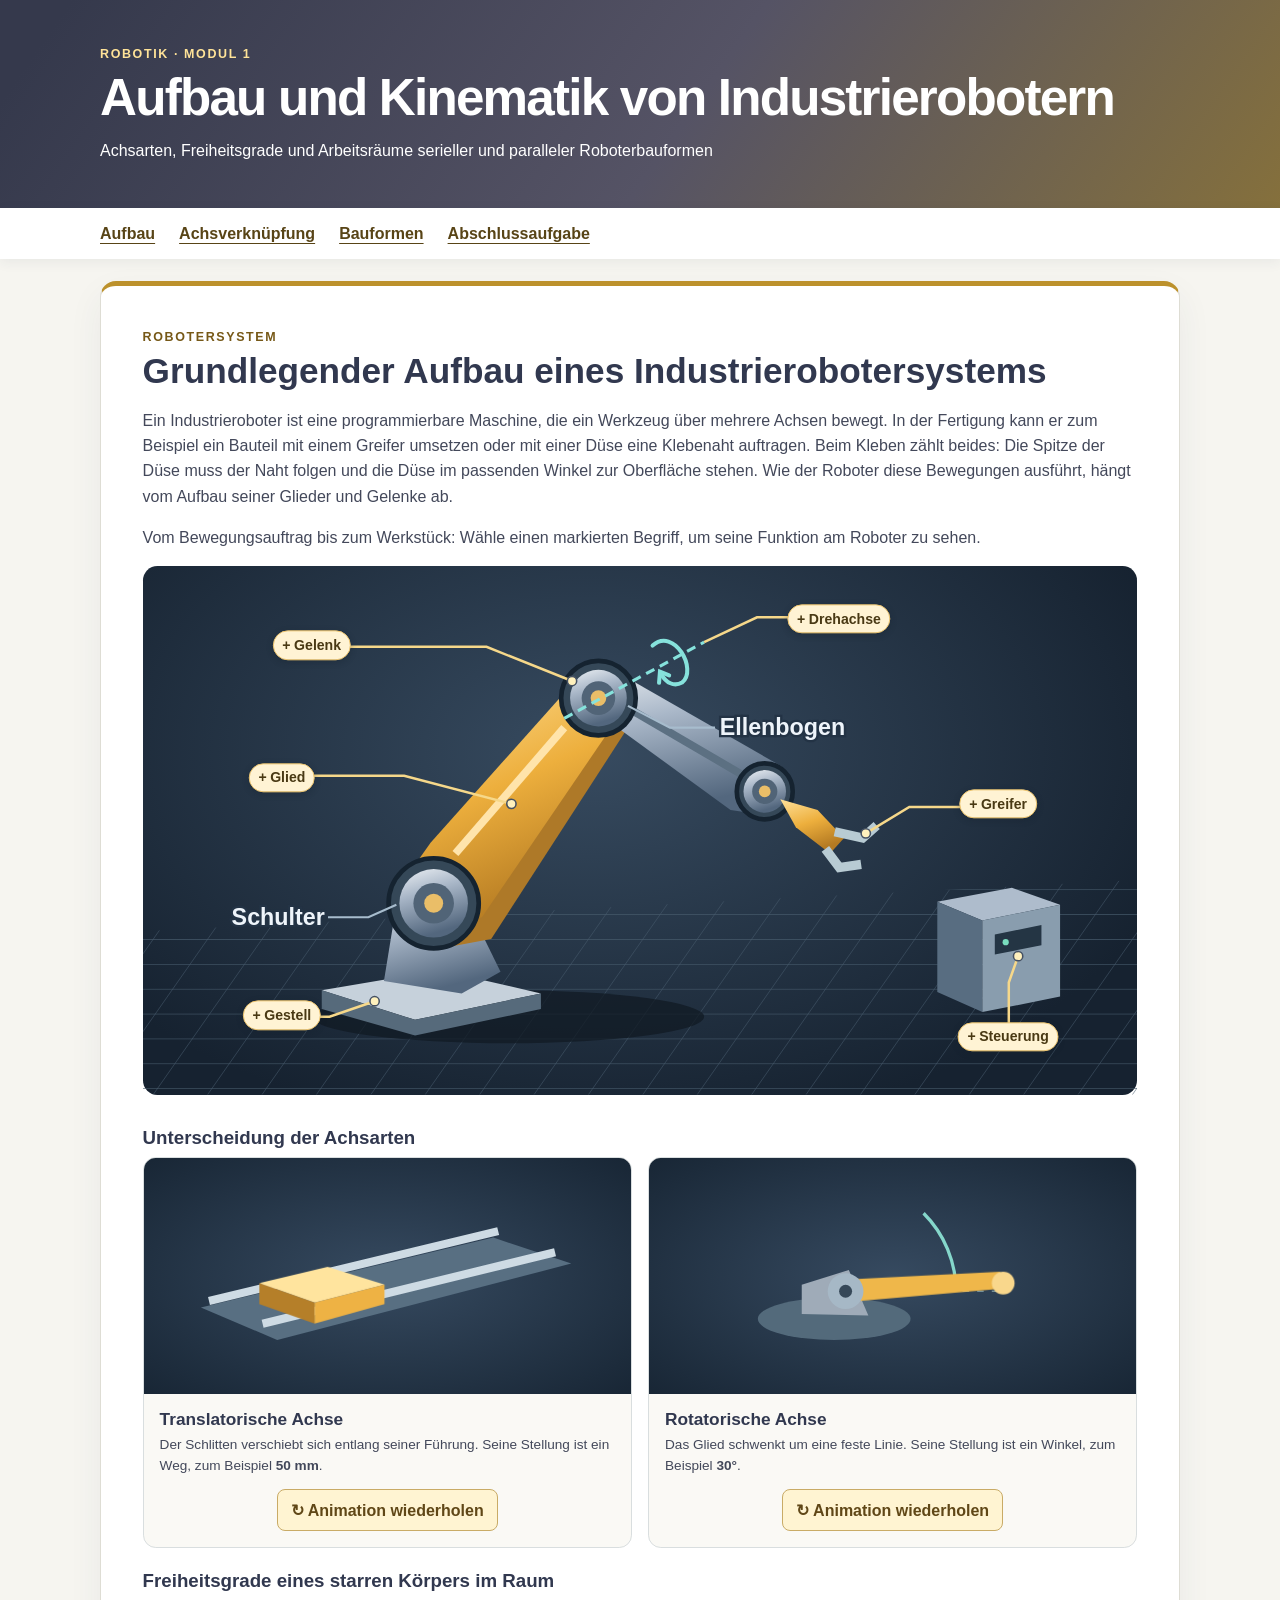
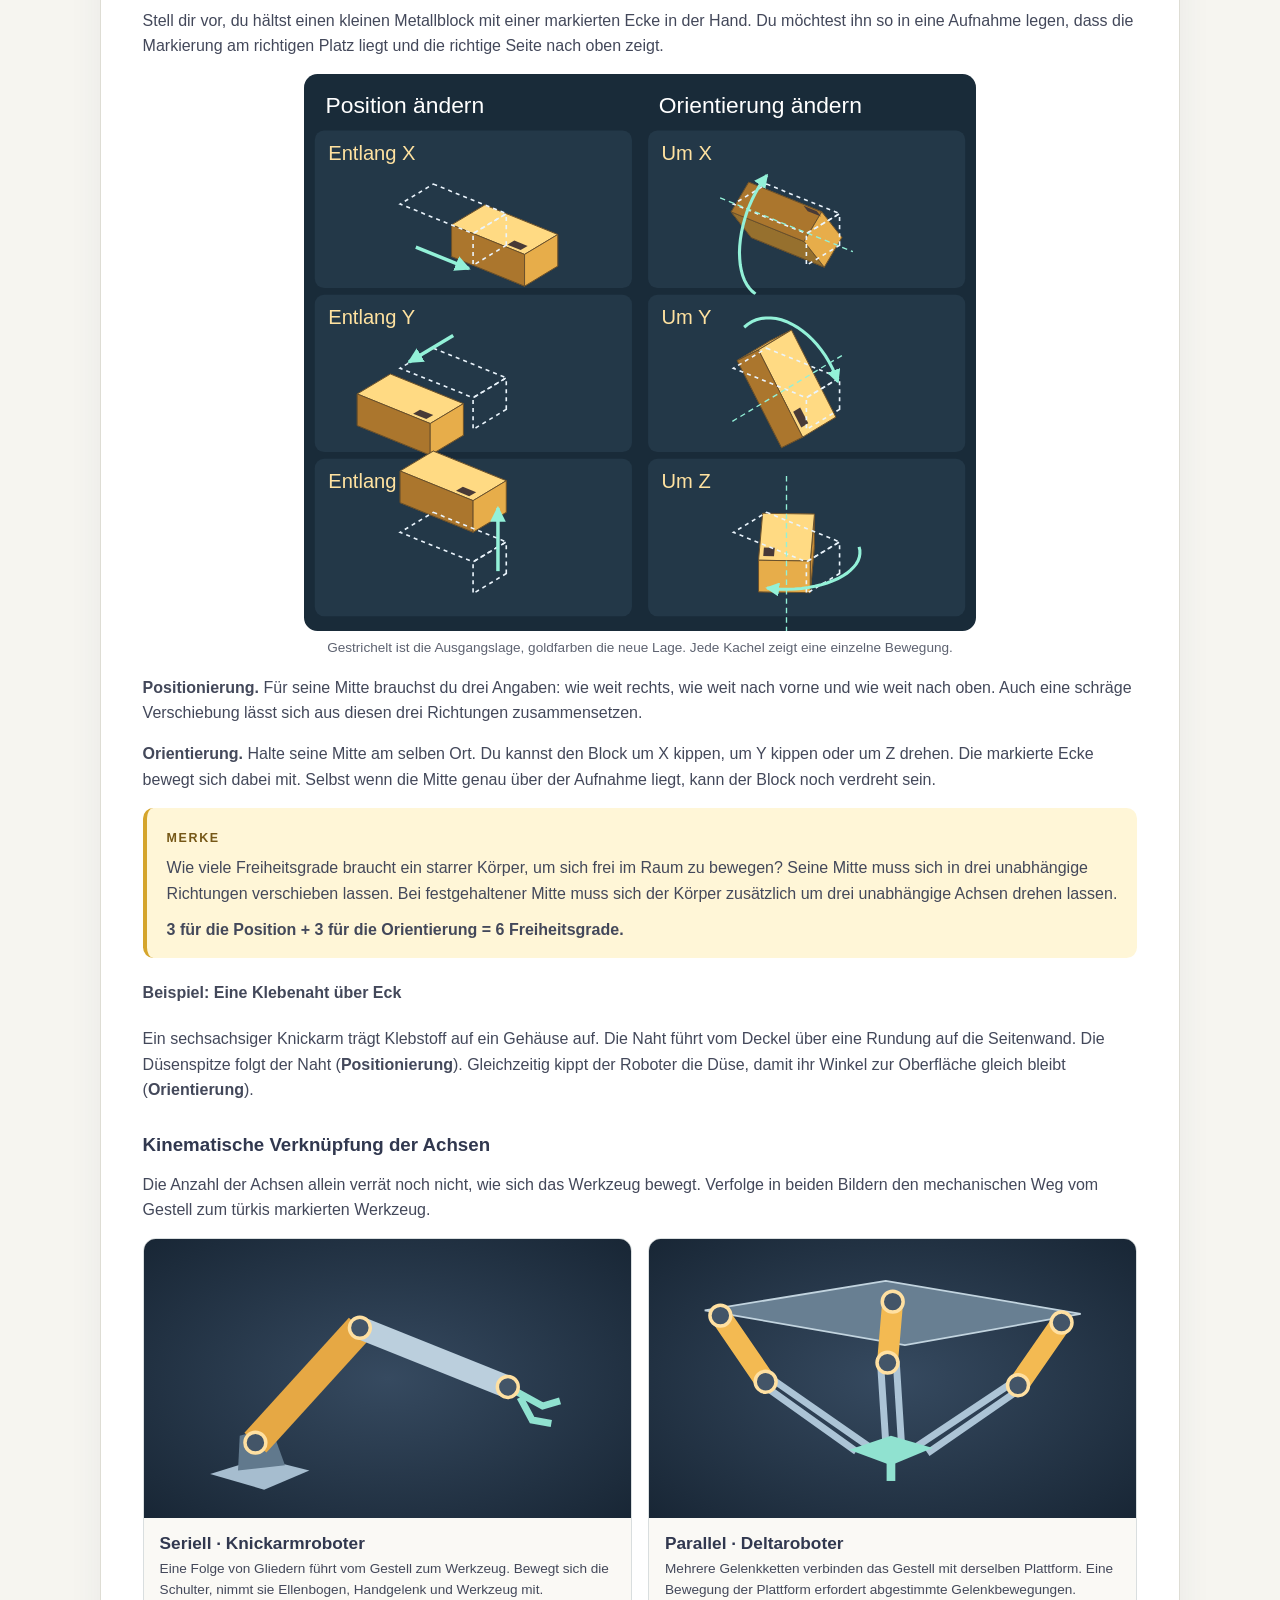
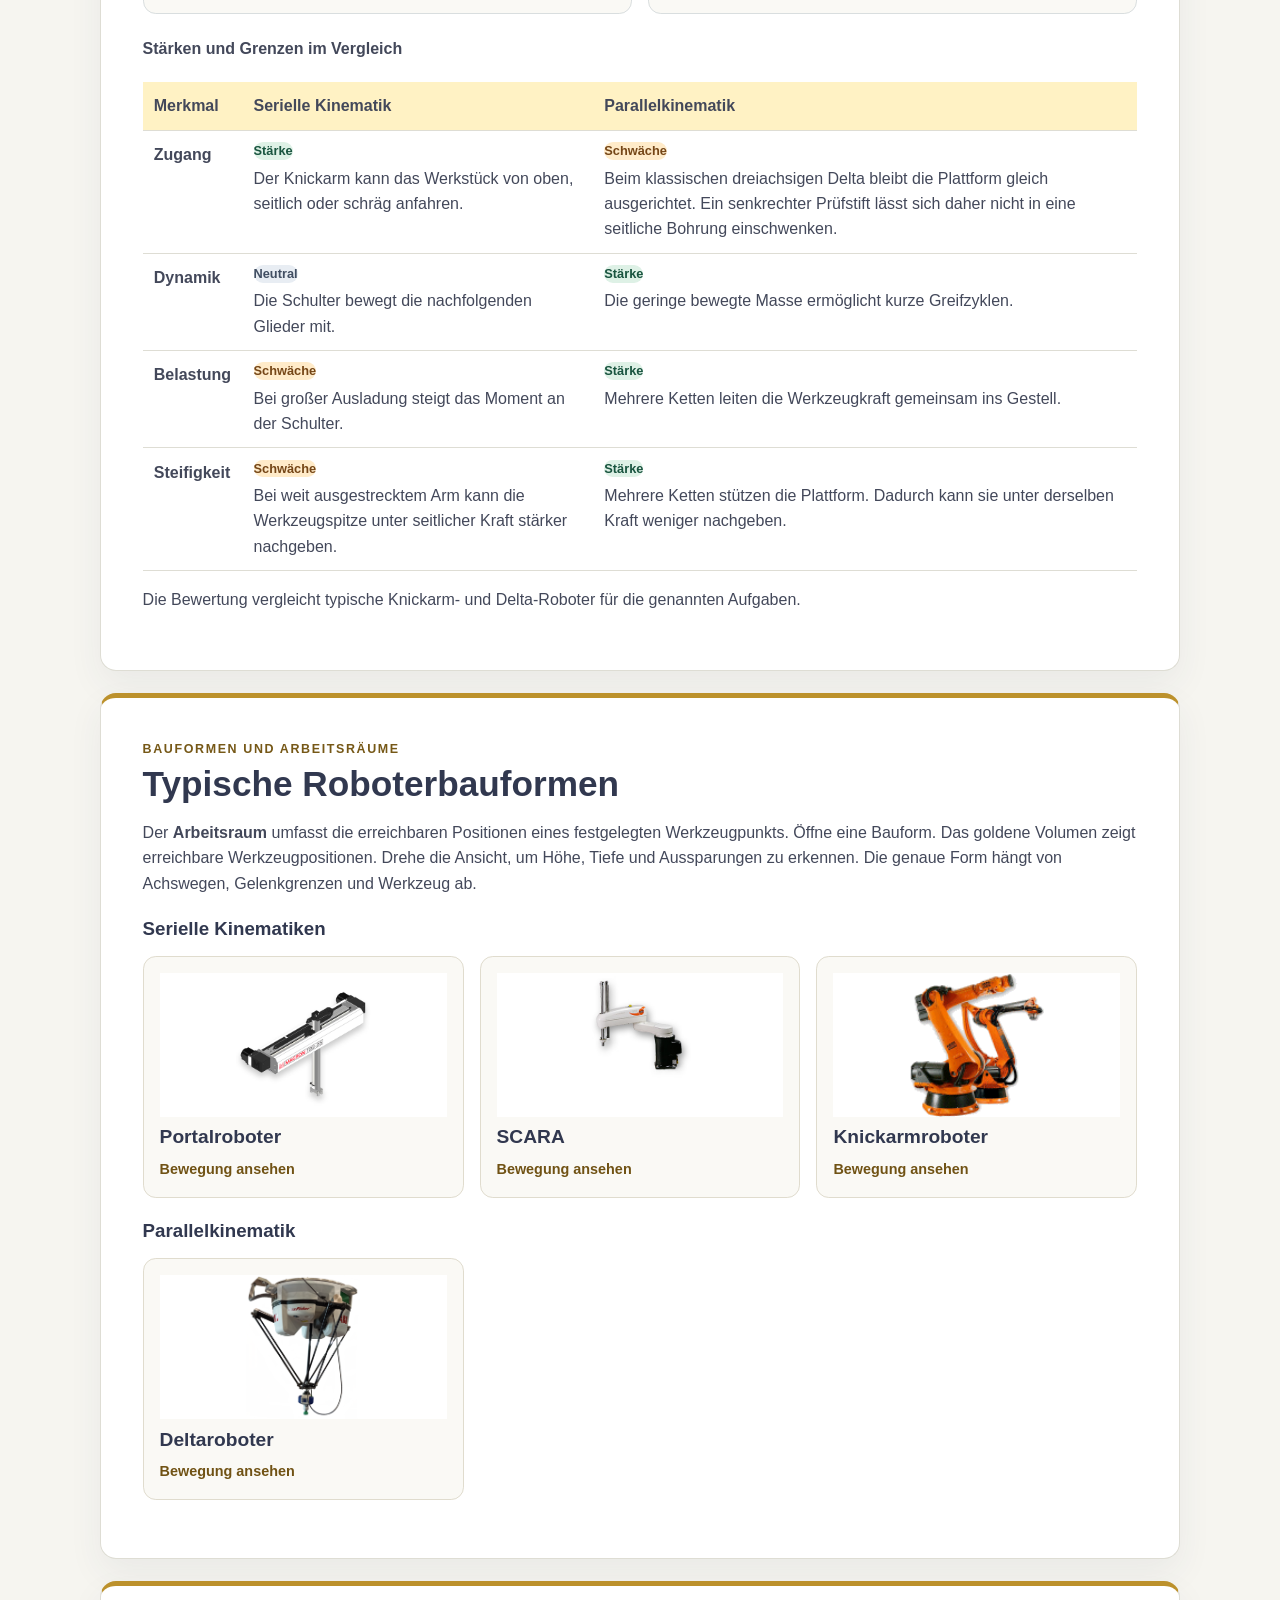
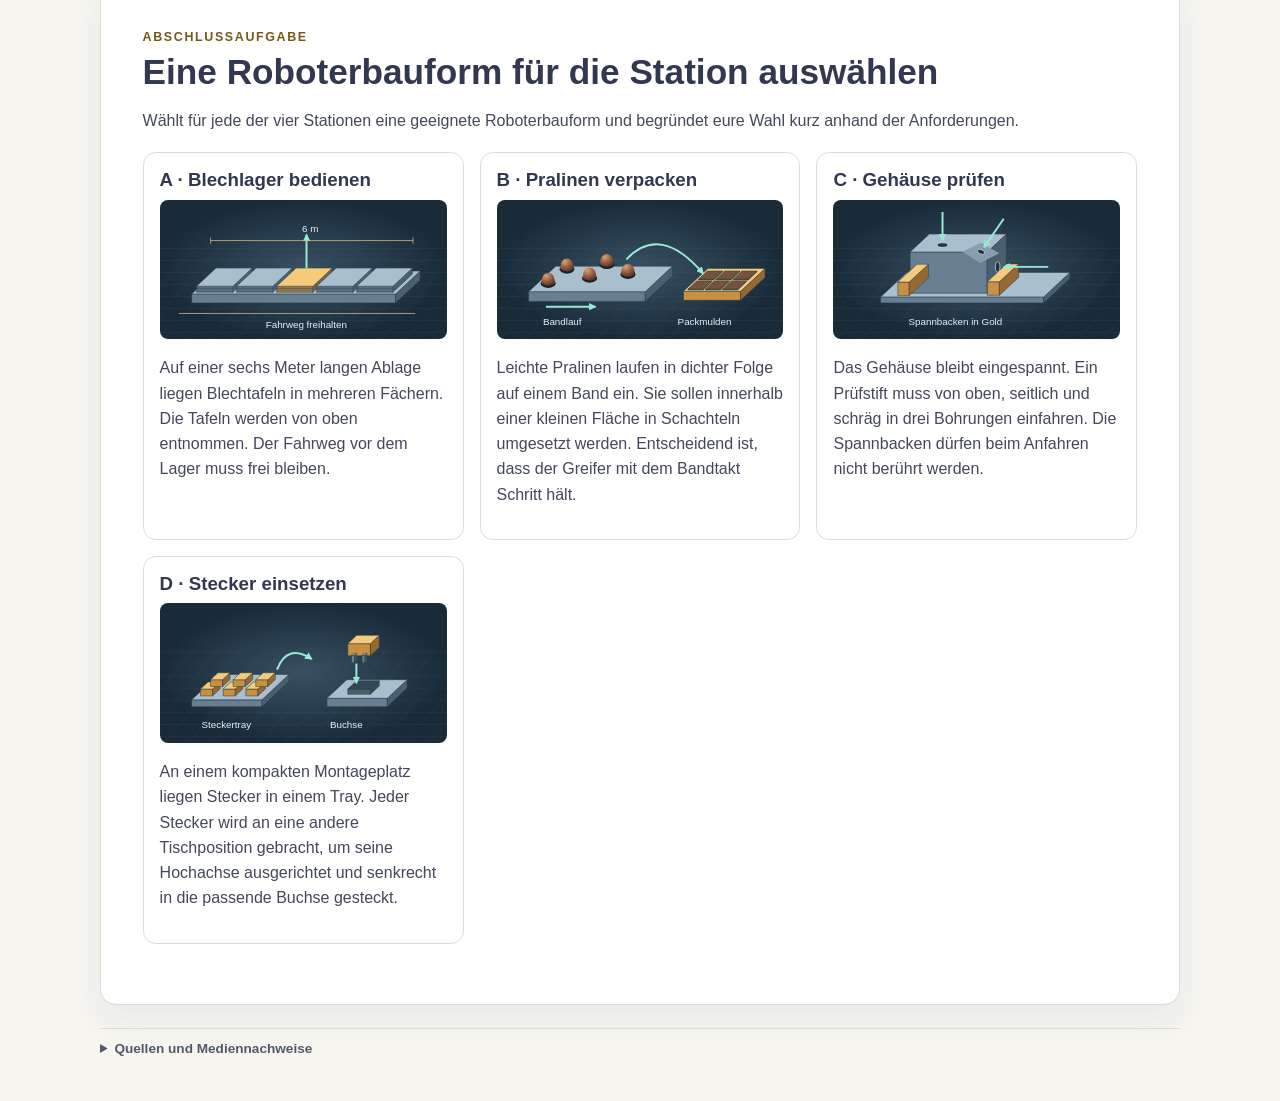
==== site/modul-1.html @ a0c20251 "Modul 1 zu Aufbau und Kinematik von Industrierobotern veröffentlichen" ====
<!doctype html>
<html lang="de"><head><meta charset="utf-8"><meta name="viewport" content="width=device-width, initial-scale=1">
<title>Roboterkinematiken · Modul 1</title><link rel="stylesheet" href="robotik.css"><link rel="stylesheet" href="kinematiken/modul.css"><script defer src="kinematiken/bewegung.js"></script><script defer src="kinematiken/arbeitsraum.js"></script><script defer src="kinematiken/achsen.js"></script></head><body>
<a class="skip" href="#grundlagen">Zum Inhalt</a>
<header><div class="wrap hero module-hero"><div><p class="label">Robotik · Modul 1</p><h1>Aufbau und Kinematik von Industrierobotern</h1><p>Achsarten, Freiheitsgrade und Arbeitsräume serieller und paralleler Roboterbauformen</p></div></div></header>
<nav aria-label="Abschnitte"><div class="wrap"><a href="#grundlagen">Aufbau</a><a href="#bauformen">Achsverknüpfung</a><a href="#arbeitsraum">Bauformen</a><a href="#auswahl">Abschlussaufgabe</a></div></nav>
<main class="wrap">
<section id="grundlagen"><p class="label">Robotersystem</p><h2>Grundlegender Aufbau eines Industrierobotersystems</h2><p>Ein Industrieroboter ist eine programmierbare Maschine, die ein Werkzeug über mehrere Achsen bewegt. In der Fertigung kann er zum Beispiel ein Bauteil mit einem Greifer umsetzen oder mit einer Düse eine Klebenaht auftragen. Beim Kleben zählt beides: Die Spitze der Düse muss der Naht folgen und die Düse im passenden Winkel zur Oberfläche stehen. Wie der Roboter diese Bewegungen ausführt, hängt vom Aufbau seiner Glieder und Gelenke ab.</p>
<p>Vom Bewegungsauftrag bis zum Werkstück: Wähle einen markierten Begriff, um seine Funktion am Roboter zu sehen.</p>
<div class="system-stage"><svg viewBox="0 0 640 340" role="img" aria-label="Räumliche Schnittansicht eines Knickarms mit Steuerungsschrank, Schulter, Ellenbogen, Handgelenk und Greifer"><defs><linearGradient id="alloy" x2=".3" y2="1" gradientUnits="objectBoundingBox"><stop stop-color="#ecf0f4"/><stop offset=".4" stop-color="#a9b7c8"/><stop offset="1" stop-color="#53677e"/></linearGradient><linearGradient id="enamel" x2=".4" y2="1"><stop stop-color="#ffe19a"/><stop offset=".52" stop-color="#edaf3d"/><stop offset="1" stop-color="#b47a22"/></linearGradient><pattern id="floorgrid" width="35" height="16" patternUnits="userSpaceOnUse" patternTransform="skewX(-35)"><path d="M0 0H35V16" fill="none" stroke="#465a6c" stroke-width=".7"/></pattern></defs>
<path d="M0 235L640 202V340H0Z" fill="url(#floorgrid)"/><ellipse cx="235" cy="290" rx="126" ry="17" fill="#101a23" opacity=".75"/>
<path d="M115 273l76 -13 65 15 -81 17z" fill="#c6d1db"/><path d="M115 273v12l60 17 81 -17v-10l-81 17z" fill="#566a7b"/>
<path d="M155 267l8 -49 42 -8 25 51 -25 14z" fill="url(#alloy)"/>
<path d="M164 221l25 -35 93 -99 28 20 -86 133 -32 6z" fill="#ae7928"/>
<path d="M161 212l24 -34 91 -102 30 21 -88 129 -30 7z" fill="url(#enamel)"/>
<path d="M201 185l70 -81" fill="none" stroke="#ffe4ab" stroke-width="5"/>
<path d="M282 87l19 -21 110 63 -12 31 -21 -3z" fill="url(#alloy)"/>
<path d="M308 89l77 45" stroke="#5c7082" stroke-width="5"/>
<g transform="translate(187 217)"><circle r="29" fill="#354858" stroke="#152330" stroke-width="3"/><circle r="22.04" fill="url(#alloy)"/><circle r="13.05" fill="#516477"/><circle r="6.09" fill="#eabe68"/></g><g transform="translate(293 85)"><circle r="24" fill="#354858" stroke="#152330" stroke-width="3"/><circle r="18.240000000000002" fill="url(#alloy)"/><circle r="10.8" fill="#516477"/><circle r="5.04" fill="#eabe68"/></g><g transform="translate(400 145)"><circle r="18" fill="#354858" stroke="#152330" stroke-width="3"/><circle r="13.68" fill="url(#alloy)"/><circle r="8.1" fill="#516477"/><circle r="3.78" fill="#eabe68"/></g>
<path d="M410 150l24 7 17 18 -9 10 -22 -17z" fill="url(#enamel)"/><path d="M445 171l18 4 9 -8m-33 15 9 12 14 -2" fill="none" stroke="#b8cbd3" stroke-width="6"/>
<path d="M271 98l90 -49" stroke="#86e2dc" stroke-width="2" stroke-dasharray="6 4"/>
<path d="M511 216l48 -9 31 11 -50 10z" fill="#aebccc"/><path d="M511 216l29 12v59l-29 -13z" fill="#586d81"/><path d="M540 228l50 -10v59l-50 10z" fill="#899dae"/><path d="M548 237l30 -6v13l-30 6z" fill="#243544"/><circle cx="555" cy="242" r="2" fill="#79ddbe"/>
<g fill="none" stroke="#f6d88a" stroke-width="1.6"><path d="M90 290H120L149 280 M90 135H168L237 153 M112 52H221L276 74 M445 33H395L361 49 M550 155H493L465 172 M557 304V268L563 251"/></g>
<g fill="#fff1bd" stroke="#455163"><circle cx="149" cy="280" r="3"/><circle cx="237" cy="153" r="3"/><circle cx="276" cy="74" r="3"/><circle cx="465" cy="172" r="3"/><circle cx="563" cy="251" r="3"/></g>
<g fill="none" stroke="#a7bccd" stroke-width="1.4"><path d="M119 226h26l18 -8 M368 104h-29l-27 -14"/></g>
<g fill="#eef4fa" font-size="15" font-weight="600" paint-order="stroke" stroke="#233345" stroke-width="3"><text x="57" y="231">Schulter</text><text x="371" y="109">Ellenbogen</text></g>
<g transform="translate(339 61) rotate(-29)" fill="none" stroke="#86e2dc" stroke-linecap="round"><path d="M-5 -14 C13 -18 13 14 0 16 C-6 16 -9 11 -9 5" stroke-width="2.6"/><path d="M-13 9l4 -6 4 5" stroke-width="2.6"/></g></svg><details name="robot-system" class="part  above" style="--x:14%;--y:85%"><summary>Gestell</summary><p>Das Gestell verbindet den Roboter mit dem Boden und nimmt die Kräfte des Arms auf.</p></details><details name="robot-system" class="part  " style="--x:14%;--y:40%"><summary>Glied</summary><p>Dieses starre Armstück verbindet Schulter und Ellenbogen. Dreht sich die Schulter, bewegt sich das Glied mit.</p></details><details name="robot-system" class="part  " style="--x:17%;--y:15%"><summary>Gelenk</summary><p>Am Ellenbogen treffen zwei Glieder aufeinander. Das Drehgelenk lässt genau eine Relativbewegung zu: eine Drehung um seine Achse.</p></details><details name="robot-system" class="part left " style="--x:70%;--y:10%"><summary>Drehachse</summary><p>Die gestrichelte Linie ist die gedachte Drehachse des Ellenbogens. Der Antrieb verändert den Gelenkwinkel um diese Linie. Der gebogene Pfeil zeigt die Drehrichtung.</p></details><details name="robot-system" class="part left " style="--x:86%;--y:45%"><summary>Greifer</summary><p>Der Greifer ist das Werkzeug am Ende des Arms. Seine Finger nehmen das Werkstück auf.</p></details><details name="robot-system" class="part left above" style="--x:87%;--y:89%"><summary>Steuerung</summary><p>Die Steuerung gibt die Sollbewegung vor. Der Antrieb bewegt das Gelenk. Ein Geber meldet die gemessene Stellung zurück.</p></details></div>
<h3>Unterscheidung der Achsarten</h3><div class="axis-gallery">
<figure><svg viewBox="0 0 300 145" role="img" aria-label="Ein goldener Schlitten verschiebt sich entlang zweier paralleler Führungsschienen"><path d="M35 92l180 -43 48 16 -181 47z" fill="#586f82"/><path d="M40 88l178 -43m-145 57 180 -44" stroke="#cedbe4" stroke-width="5"/><g class="slide-axis"><path d="M71 77l42 -10 35 11 -43 11z" fill="#ffe49e"/><path d="M71 77v13l34 12V89z" fill="#b57f29"/><path d="M105 89l43 -11v12l-43 12z" fill="#eeb244"/></g></svg><figcaption><strong>Translatorische Achse</strong>Der Schlitten verschiebt sich entlang seiner Führung. Seine Stellung ist ein Weg, zum Beispiel <b>50 mm</b>.</figcaption><button class="axis-replay" type="button">↻ Animation wiederholen</button></figure>
<figure><svg viewBox="0 0 300 145" role="img" aria-label="Ein Armglied schwenkt um einen festen Drehpunkt"><ellipse cx="114" cy="99" rx="47" ry="13" fill="#536a7b"/><path d="M94 96V78l29 -9 12 28z" fill="#9fabb8"/><path d="M121 82h100" stroke="#759098" stroke-dasharray="4 5"/><path d="M189 82a68 68 0 0 0 -20 -48" fill="none" stroke="#85d7cb" stroke-width="2"/><g class="rotate-axis"><path d="M119 75l97 -5 6 10 -103 9z" fill="#efb74a"/><circle cx="218" cy="77" r="7" fill="#f9d78c"/></g><circle cx="121" cy="82" r="11" fill="#a6b8c6"/><circle cx="121" cy="82" r="4" fill="#364858"/></svg><figcaption><strong>Rotatorische Achse</strong>Das Glied schwenkt um eine feste Linie. Seine Stellung ist ein Winkel, zum Beispiel <b>30°</b>.</figcaption><button class="axis-replay" type="button">↻ Animation wiederholen</button></figure></div>
<h3>Freiheitsgrade eines starren Körpers im Raum</h3><p>Stell dir vor, du hältst einen kleinen Metallblock mit einer markierten Ecke in der Hand. Du möchtest ihn so in eine Aufnahme legen, dass die Markierung am richtigen Platz liegt und die richtige Seite nach oben zeigt.</p>
<figure class="degrees"><img src="kinematiken/freiheitsgrade.svg" width="500" height="414" alt="Sechs Bewegungen desselben Quaders. Links verschiebt er sich entlang X, Y und Z. Rechts dreht er sich um X, Y und Z durch seine Mitte."><figcaption>Gestrichelt ist die Ausgangslage, goldfarben die neue Lage. Jede Kachel zeigt eine einzelne Bewegung.</figcaption></figure>
<p><strong>Positionierung.</strong> Für seine Mitte brauchst du drei Angaben: wie weit rechts, wie weit nach vorne und wie weit nach oben. Auch eine schräge Verschiebung lässt sich aus diesen drei Richtungen zusammensetzen.</p>
<p><strong>Orientierung.</strong> Halte seine Mitte am selben Ort. Du kannst den Block um X kippen, um Y kippen oder um Z drehen. Die markierte Ecke bewegt sich dabei mit. Selbst wenn die Mitte genau über der Aufnahme liegt, kann der Block noch verdreht sein.</p>
<aside class="degree-note"><span class="label">Merke</span><p>Wie viele Freiheitsgrade braucht ein starrer Körper, um sich frei im Raum zu bewegen? Seine Mitte muss sich in drei unabhängige Richtungen verschieben lassen. Bei festgehaltener Mitte muss sich der Körper zusätzlich um drei unabhängige Achsen drehen lassen.</p><strong>3 für die Position + 3 für die Orientierung = 6 Freiheitsgrade.</strong></aside>
<h4>Beispiel: Eine Klebenaht über Eck</h4><p>Ein sechsachsiger Knickarm trägt Klebstoff auf ein Gehäuse auf. Die Naht führt vom Deckel über eine Rundung auf die Seitenwand. Die Düsenspitze folgt der Naht (<strong>Positionierung</strong>). Gleichzeitig kippt der Roboter die Düse, damit ihr Winkel zur Oberfläche gleich bleibt (<strong>Orientierung</strong>).</p><h3 id="bauformen">Kinematische Verknüpfung der Achsen</h3><p>Die Anzahl der Achsen allein verrät noch nicht, wie sich das Werkzeug bewegt. Verfolge in beiden Bildern den mechanischen Weg vom Gestell zum türkis markierten Werkzeug.</p>
<div class="axis-gallery"><figure><svg viewBox="0 0 280 160" role="img" aria-label="Eine Gelenkkette vom Sockel bis zum Greifer"><path d="M38 135l29 -9 28 7 -26 11z" fill="#a6bdcf"/><path d="M54 133l1 -20 18 -5 8 22z" fill="#61798d"/><path d="M64 117l60 -66" stroke="#e6a844" stroke-width="17"/><path d="M124 51l85 34" stroke="#bbcfdd" stroke-width="13"/><path d="M211 86l18 10 10 -3m-23 -2 7 13 11 2" fill="none" stroke="#90e2d0" stroke-width="4"/><circle cx="64" cy="117" r="6" fill="#435568" stroke="#ffe0a1" stroke-width="2"/><circle cx="124" cy="51" r="6" fill="#435568" stroke="#ffe0a1" stroke-width="2"/><circle cx="209" cy="85" r="6" fill="#435568" stroke="#ffe0a1" stroke-width="2"/></svg><figcaption><strong>Seriell · Knickarmroboter</strong>Eine Folge von Gliedern führt vom Gestell zum Werkzeug. Bewegt sich die Schulter, nimmt sie Ellenbogen, Handgelenk und Werkzeug mit.</figcaption></figure><figure><svg viewBox="0 0 280 160" role="img" aria-label="Drei Gelenkketten vom oberen Gestell zur gemeinsamen Werkzeugplattform"><path d="M32 41l104 -17 112 19 -101 18z" fill="#687f92" stroke="#c2d4df"/><path d="M41 44l26 38m73 -46-3 35m100 -23-25 36" stroke="#f3ba52" stroke-width="12"/><path d="M63 82l56 40m-49 -42 56 39m7 -48 3 46m6 -47 3 47m63 -34-54 36m61 -34-55 38" stroke="#acc4d6" stroke-width="4"/><path d="M115 121l24 -8 24 7 -24 10z" fill="#90e2d0"/><path d="M139 128v11" stroke="#90e2d0" stroke-width="5"/><circle cx="41" cy="44" r="6" fill="#435568" stroke="#ffe0a1" stroke-width="2"/><circle cx="140" cy="36" r="6" fill="#435568" stroke="#ffe0a1" stroke-width="2"/><circle cx="237" cy="48" r="6" fill="#435568" stroke="#ffe0a1" stroke-width="2"/><circle cx="67" cy="82" r="6" fill="#435568" stroke="#ffe0a1" stroke-width="2"/><circle cx="137" cy="71" r="6" fill="#435568" stroke="#ffe0a1" stroke-width="2"/><circle cx="212" cy="84" r="6" fill="#435568" stroke="#ffe0a1" stroke-width="2"/></svg><figcaption><strong>Parallel · Deltaroboter</strong>Mehrere Gelenkketten verbinden das Gestell mit derselben Plattform. Eine Bewegung der Plattform erfordert abgestimmte Gelenkbewegungen.</figcaption></figure></div>
<h4>Stärken und Grenzen im Vergleich</h4><div class="comparison"><table><thead><tr><th scope="col">Merkmal</th><th scope="col">Serielle Kinematik</th><th scope="col">Parallelkinematik</th></tr></thead><tbody><tr><th scope="row">Zugang</th><td><span class="rating strong">Stärke</span> Der Knickarm kann das Werkstück von oben, seitlich oder schräg anfahren.</td><td><span class="rating limited">Schwäche</span> Beim klassischen dreiachsigen Delta bleibt die Plattform gleich ausgerichtet. Ein senkrechter Prüfstift lässt sich daher nicht in eine seitliche Bohrung einschwenken.</td></tr><tr><th scope="row">Dynamik</th><td><span class="rating neutral">Neutral</span> Die Schulter bewegt die nachfolgenden Glieder mit.</td><td><span class="rating strong">Stärke</span> Die geringe bewegte Masse ermöglicht kurze Greifzyklen.</td></tr><tr><th scope="row">Belastung</th><td><span class="rating limited">Schwäche</span> Bei großer Ausladung steigt das Moment an der Schulter.</td><td><span class="rating strong">Stärke</span> Mehrere Ketten leiten die Werkzeugkraft gemeinsam ins Gestell.</td></tr><tr><th scope="row">Steifigkeit</th><td><span class="rating limited">Schwäche</span> Bei weit ausgestrecktem Arm kann die Werkzeugspitze unter seitlicher Kraft stärker nachgeben.</td><td><span class="rating strong">Stärke</span> Mehrere Ketten stützen die Plattform. Dadurch kann sie unter derselben Kraft weniger nachgeben.</td></tr></tbody></table></div><p>Die Bewertung vergleicht typische Knickarm- und Delta-Roboter für die genannten Aufgaben.</p></section>
<section id="arbeitsraum"><p class="label">Bauformen und Arbeitsräume</p><h2>Typische Roboterbauformen</h2><p>Der <strong>Arbeitsraum</strong> umfasst die erreichbaren Positionen eines festgelegten Werkzeugpunkts. Öffne eine Bauform. Das goldene Volumen zeigt erreichbare Werkzeugpositionen. Drehe die Ansicht, um Höhe, Tiefe und Aussparungen zu erkennen. Die genaue Form hängt von Achswegen, Gelenkgrenzen und Werkzeug ab.</p><h3>Serielle Kinematiken</h3><div class="tiles"><details class="tile"><summary><img src="kinematiken/TBG-25_ISO_Cartesian_Gantry_Robot.jpg" alt="Portalroboter" width="230" height="145"><b>Portalroboter</b><span>Details anzeigen</span></summary><div class="inside"><figure class="workspace" data-workspace="portal"><svg viewBox="0 -32 320 235" role="img" aria-label="Arbeitsraum Portal: Quader zwischen den Endlagen der drei Schlitten."></svg><figcaption><b>Arbeitsraum · Portal</b><br>Quader zwischen den Endlagen der drei Schlitten.</figcaption><label>Ansicht drehen <input type="range" min="-180" max="180" value="40" aria-label="3D-Ansicht Portal drehen"></label></figure><p>Drei aufeinander aufbauende Linearachsen verfahren in X, Y und Z. Ohne zusätzliche Drehachse bleibt der Greifer gleich ausgerichtet.</p><p><strong>Typische Anwendungen</strong></p><ul><li>Blechtafeln von einer Palette auf einen Schneidtisch umsetzen.</li><li>Mehrere Werkzeugmaschinen entlang einer Fertigungslinie mit Rohteilen beladen.</li></ul><details><summary>Bewegung beobachten</summary><p><strong>Wie lassen sich Längsfahrt, Querfahrt und Hub im Film unterscheiden?</strong></p>
<iframe loading="lazy" title="igus · Portale im Einsatz" src="https://www.youtube-nocookie.com/embed/iPgpx-Ox0c8" allowfullscreen></iframe>
</details></div></details><details class="tile"><summary><img src="kinematiken/KUKA_Industrial_Robot_KR10_SCARA.jpg" alt="SCARA" width="230" height="145"><b>SCARA</b><span>Details anzeigen</span></summary><div class="inside"><figure class="workspace" data-workspace="scara"><svg viewBox="0 -32 320 235" role="img" aria-label="Arbeitsraum SCARA: Der Hub gibt dem ringförmigen Ausschnitt seine Höhe."></svg><figcaption><b>Arbeitsraum · SCARA</b><br>Der Hub gibt dem ringförmigen Ausschnitt seine Höhe.</figcaption><label>Ansicht drehen <input type="range" min="-180" max="180" value="40" aria-label="3D-Ansicht SCARA drehen"></label></figure><p>Zwei Drehachsen schwenken den Arm in der Ebene. Die Hubachse senkt den Greifer. Eine vierte Achse kann das Werkstück um die Vertikale drehen.</p><p><strong>Typische Anwendungen</strong></p><ul><li>Buchsen senkrecht in eine Montageplatte einsetzen.</li><li>Elektronikbauteile aus einem Tray entnehmen und auf einem Prüfplatz ablegen.</li></ul><details><summary>Bewegung beobachten</summary><p><strong>Welche Bewegung transportiert die Batterie über die Fläche, welche setzt sie ab?</strong></p>
<iframe loading="lazy" title="Epson · Batteriehandling mit dem LS50" src="https://www.youtube-nocookie.com/embed/v38YHwekchU" allowfullscreen></iframe>
</details></div></details><details class="tile"><summary><img src="kinematiken/Industrial_robots-transparent.gif" alt="Knickarmroboter" width="230" height="145"><b>Knickarmroboter</b><span>Details anzeigen</span></summary><div class="inside"><figure class="workspace" data-workspace="knick"><svg viewBox="0 -32 320 235" role="img" aria-label="Arbeitsraum Knickarm: Schematische Hülle mit Sicht in den Innenraum durch einen Anschnitt."></svg><figcaption><b>Arbeitsraum · Knickarm</b><br>Schematische Hülle mit Sicht in den Innenraum durch einen Anschnitt.</figcaption><label>Ansicht drehen <input type="range" min="-180" max="180" value="40" aria-label="3D-Ansicht Knickarm drehen"></label></figure><p>Sechs Drehgelenke bilden eine Kette. Die Stellung des Arms und die Drehung des Handgelenks bestimmen zusammen Position und Orientierung des Werkzeugs.</p><p><strong>Typische Anwendungen</strong></p><ul><li>Eine Klebenaht über mehrere Seiten eines Gehäuses ziehen.</li><li>Einen Schweißbrenner entlang einer räumlich gekrümmten Naht führen.</li></ul><details><summary>Bewegung beobachten</summary><p><strong>Wie muss sich das Handgelenk bewegen, damit der Brenner im gewünschten Winkel an der Naht bleibt?</strong></p>
<iframe loading="lazy" title="APT · Schweißdemo an der Mod-Weld-Zelle" src="https://www.youtube-nocookie.com/embed/UiC_XgW80ME" allowfullscreen></iframe>
</details></div></details></div><h3>Parallelkinematik</h3><div class="tiles"><details class="tile"><summary><img src="kinematiken/Robot_delta_FlexPicker_d'ABB.png" alt="Deltaroboter" width="230" height="145"><b>Deltaroboter</b><span>Details anzeigen</span></summary><div class="inside"><figure class="workspace" data-workspace="delta"><svg viewBox="0 -32 320 235" role="img" aria-label="Arbeitsraum Delta: Das erreichbare Volumen liegt unter dem festen Gestell."></svg><figcaption><b>Arbeitsraum · Delta</b><br>Das erreichbare Volumen liegt unter dem festen Gestell.</figcaption><label>Ansicht drehen <input type="range" min="-180" max="180" value="40" aria-label="3D-Ansicht Delta drehen"></label></figure><p>Drei rotatorische Hauptantriebe bewegen mehrere Arme gemeinsam. Beim klassischen dreiachsigen Delta verschiebt sich die Plattform in X, Y und Z bei gleichbleibender Orientierung.</p><p><strong>Typische Anwendungen</strong></p><ul><li>Pralinen vom Förderband in Schachteln einsortieren.</li><li>Beutel auf einem laufenden Band greifen und für die Verpackung gruppieren.</li></ul><details><summary>Bewegung beobachten</summary><p><strong>Ab 0:55 werden Varianten verglichen. Was gewinnt der Greifer durch eine vierte Achse?</strong></p>
<iframe loading="lazy" title="FANUC · Delta im Vergleich mit SCARA" src="https://www.youtube-nocookie.com/embed/NLphNYbqRV0" allowfullscreen></iframe>
</details></div></details></div></section><section id="auswahl"><p class="label">Abschlussaufgabe</p><h2>Eine Roboterbauform für die Station auswählen</h2><p>Wählt für jede der vier Stationen eine geeignete Roboterbauform und begründet eure Wahl kurz anhand der Anforderungen.</p><div class="station-grid"><article><h3>A · Blechlager bedienen</h3><figure><img src="kinematiken/station-blechlager.svg" width="380" height="185" style="display:block;width:100%;height:auto;border-radius:.5rem" alt="Lange Blechablage mit sechs Metern Länge, Entnahme nach oben und freiem Fahrweg davor."></figure><p>Auf einer sechs Meter langen Ablage liegen Blechtafeln in mehreren Fächern. Die Tafeln werden von oben entnommen. Der Fahrweg vor dem Lager muss frei bleiben.</p></article>
<article><h3>B · Pralinen verpacken</h3><figure><img src="kinematiken/station-pralinen.svg" width="380" height="185" style="display:block;width:100%;height:auto;border-radius:.5rem" alt="Pralinen auf dem Förderband und ein kurzer Umsetzweg zu den Packmulden."></figure><p>Leichte Pralinen laufen in dichter Folge auf einem Band ein. Sie sollen innerhalb einer kleinen Fläche in Schachteln umgesetzt werden. Entscheidend ist, dass der Greifer mit dem Bandtakt Schritt hält.</p></article>
<article><h3>C · Gehäuse prüfen</h3><figure><img src="kinematiken/station-gehaeuse.svg" width="380" height="185" style="display:block;width:100%;height:auto;border-radius:.5rem" alt="Fixiertes Gehäuse mit drei Anfahrrichtungen und zwei goldenen Spannbacken."></figure><p>Das Gehäuse bleibt eingespannt. Ein Prüfstift muss von oben, seitlich und schräg in drei Bohrungen einfahren. Die Spannbacken dürfen beim Anfahren nicht berührt werden.</p></article>
<article><h3>D · Stecker einsetzen</h3><figure><img src="kinematiken/station-stecker.svg" width="380" height="185" style="display:block;width:100%;height:auto;border-radius:.5rem" alt="Steckertray neben einer Buchse, Drehbewegung und senkrechter Einsetzweg."></figure><p>An einem kompakten Montageplatz liegen Stecker in einem Tray. Jeder Stecker wird an eine andere Tischposition gebracht, um seine Hochachse ausgerichtet und senkrecht in die passende Buchse gesteckt.</p></article></div>
</section><footer class="module-sources"><details><summary>Quellen und Mediennachweise</summary><h3>Bilder</h3><ul><li>Portalroboter · Midigital · <a href="https://commons.wikimedia.org/wiki/File:TBG-25_ISO_Cartesian_Gantry_Robot.jpg">Originalbild</a> · <a href="https://creativecommons.org/licenses/by-sa/4.0/">CC BY-SA 4.0</a></li><li>SCARA · Jo Teichmann · <a href="https://commons.wikimedia.org/wiki/File:KUKA_Industrial_Robot_KR10_SCARA.jpg">Originalbild</a> · Public Domain</li><li>Deltaroboter · Marc Auledas · <a href="https://commons.wikimedia.org/wiki/File:Robot_delta_FlexPicker_d'ABB.png">Originalbild</a> · <a href="https://creativecommons.org/licenses/by-sa/4.0/">CC BY-SA 4.0</a></li><li>Knickarmroboter · Jo Teichmann · <a href="https://commons.wikimedia.org/wiki/File:Industrial_robots-transparent.gif">Originalbild</a> · Public Domain</li></ul><h3>Videos</h3><ul><li><a href="https://www.youtube.com/watch?v=iPgpx-Ox0c8" target="_blank" rel="noopener">igus · Portale im Einsatz ↗</a></li><li><a href="https://www.youtube.com/watch?v=v38YHwekchU" target="_blank" rel="noopener">Epson · Batteriehandling mit dem LS50 ↗</a></li><li><a href="https://www.youtube.com/watch?v=UiC_XgW80ME" target="_blank" rel="noopener">APT · Schweißdemo an der Mod-Weld-Zelle ↗</a></li><li><a href="https://www.youtube.com/watch?v=NLphNYbqRV0" target="_blank" rel="noopener">FANUC · Delta im Vergleich mit SCARA ↗</a></li></ul></details></footer></main></body></html>
---- site/robotik.css ----
* { box-sizing: border-box; }
body { margin: 0; font: 1rem/1.58 Inter, Aptos, "Segoe UI", Arial, sans-serif; color: #43485a; background: #f6f5f0; }
.wrap { width: min(100% - 2.4rem, 1080px); margin-inline: auto; }
header { color: white; background: linear-gradient(125deg,#35394c 5%,#555365 54%,#85703c); }
.hero { display: grid; grid-template-columns: 1fr auto; align-items: end; gap: 2rem; padding-block: 2.8rem; }
.hero p { margin: 0; }
.label { font-size: .78rem; text-transform: uppercase; font-weight: 800; letter-spacing: .13em; color: #765817; margin: 0; }
.hero .label { color: #ffe398; }
h1,h2,h3 { line-height: 1.15; }
h1 { font-size: clamp(2rem,4vw,3.45rem); letter-spacing: -.035em; margin: .3rem 0 .6rem; }
h2 { font-size: clamp(1.6rem,3vw,2.2rem); margin: .25rem 0 1rem; color: #31384f; }
h3 { color: #31384f; margin: 1.4rem 0 .55rem; }
.info { border: 1px solid #ffffff55; border-radius: 1rem; padding: .9rem 1.2rem; background: #ffffff12; }
nav { position: sticky; top: 0; background: white; z-index: 1; box-shadow: 0 3px 12px #31384f12; }
nav .wrap { display: flex; gap: 1.5rem; }
nav a { padding: .8rem 0; font-weight: 700; color: #584416; text-underline-offset: .25em; }
section { scroll-margin-top: 4rem; margin: 1.4rem 0; padding: clamp(1.2rem,4vw,2.6rem); border: 1px solid #deddd4; border-radius: 1rem; background: white; box-shadow: 0 14px 35px #343f5d10; }
aside,.program { padding: 1rem 1.25rem; border-radius: .65rem; }
aside { background: #fff6d7; border-left: .3rem solid #d5a52c; }
.columns { display: grid; grid-template-columns: 1fr minmax(200px,30%); align-items: center; gap: 2rem; margin-block: 1rem; }
ol { padding-left: 1.5rem; } li { padding-left: .25rem; margin-block: .45rem; }
li::marker { font-weight: 700; color: #775910; }
figure { margin: 0; text-align: center; }
.board { display: grid; grid-template-columns: repeat(3,1fr); gap: 1px; padding: 1px; background: #c8c5b8; width: min(100%,210px); margin-inline: auto; }
.board > * { aspect-ratio: 1; display: grid; align-content: center; background: #faf9f4; }
.board b { background: #ffe291; color: #44330f; line-height: 1.2; }
.board span { font-size: 1.5rem; }
figcaption { color: #5e6371; font-size: .85rem; margin-top: .4rem; }
details { border-top: 1px solid #deddd4; padding-top: 1rem; }
summary { cursor: pointer; font-weight: 700; color: #705214; }
.program { background: #f5f5f8; } .program h3,.program ol { margin-block: .45rem; }
.skip { position: absolute; left: .5rem; top: -5rem; background: white; padding: .6rem; } .skip:focus { top: 0; }
:focus-visible { outline: 3px solid #9d7415; outline-offset: 3px; }
@media(max-width: 700px) { .hero,.columns { grid-template-columns: 1fr; gap: 1rem; } .hero { padding-block: 1.6rem; } .info { justify-self: start; } }
---- site/kinematiken/modul.css ----
section { border-top: 5px solid #bc912c; }
.pair,.tiles { display: grid; grid-template-columns: repeat(2,minmax(0,1fr)); gap: 1rem; margin: 1rem 0; }
.pair > *, .tile, .arm { border: 1px solid #e0dcce; padding: 1rem; border-radius: .8rem; background: #faf9f5; }
.arm svg { display:block; width: min(100%,660px); margin:auto; }
.concept svg,.inside svg { width:100%; height:8rem; }
.comparison { overflow-x:auto; }
table { width:100%; border-collapse:collapse; }
th,td { padding:.7rem; text-align:left; border-bottom:1px solid #deddd4; vertical-align:top; }
thead { background:#fff2c4; }
.tiles { grid-template-columns: repeat(3,minmax(0,1fr)); align-items:start; }
.tile { padding:0; overflow:hidden; }
.tile summary { display:grid; padding:1rem; gap:.35rem; }
.tile summary img { width:100%; height:9rem; object-fit:contain; background:white; }
.tile summary b { font-size:1.2rem; color:#31384f; }
.tile summary span { font-size:.9rem; }
.tile[open] > summary span { display:none; }
.tile[open] > summary::after { content:"Details schließen"; font-size:.9rem; }
.tile summary:focus-visible { outline-offset:-4px; }
.inside { padding:0 1rem 1rem; }
.inside iframe { width:100%; aspect-ratio:16/9; border:0; height:auto; }
@media(max-width:760px){.tiles,.pair { grid-template-columns:1fr; } th,td { padding:.4rem; } }
.tile summary canvas { width:100%; height:auto; aspect-ratio:8/5; border-radius:.5rem; background:#14202e; }
.tile [hidden] { display:none; }
.tile .inside button { font:inherit; font-weight:650; color:#604717; background:#fff4d2; border:1px solid #c9ab66; border-radius:.45rem; padding:.45rem .7rem; cursor:pointer; }
.workspace { margin:1rem 0; overflow:hidden; border:1px solid #38495d; border-radius:.7rem; background:radial-gradient(ellipse at top,#304357,#14202e 85%); }
.inside .workspace svg { display:block; width:100%; height:auto; }
.workspace figcaption { margin:0; color:#e5eaf0; padding:0 .6rem .5rem; }
.workspace figcaption b { color:#ffe29a; }
.workspace label { display:flex; align-items:center; justify-content:center; flex-wrap:wrap; gap:.45rem; color:#fff; font-size:.84rem; padding:.4rem; background:#111c29; }
.workspace input { max-width:65%; accent-color:#efbb56; }
.system-stage { position:relative; isolation:isolate; background:radial-gradient(ellipse at 45% 35%,#374b60,#162230 80%); border-radius:.9rem; margin:1rem 0 2rem; }
.system-stage svg { display:block; width:100%; }
.part { position:absolute; left:var(--x); top:var(--y); transform:translate(-50%,-50%); margin:0; padding:0; border:0; z-index:1; }
.part[open] { z-index:4; }
.part summary { list-style:none; background:#fff3d4; color:#493914; border:1px solid #ecc36c; border-radius:2rem; padding:.16rem .55rem; font-size:clamp(.65rem,1.5vw,.88rem); box-shadow:0 2px 6px #14202e55; white-space:nowrap; }
.part summary::before { content:"+"; margin-right:.25em; }
.part[open] summary::before { content:"−"; }
.part p { position:absolute; left:0; top:100%; margin:.3rem 0; width:clamp(9.5rem,28vw,14rem); border-radius:.6rem; padding:.65rem; color:#253248; background:#fff; box-shadow:0 4px 20px #10192555; font-size:.9rem; line-height:1.4; }
.part.left p { left:auto; right:0; } .part.above p { top:auto; bottom:100%; }
.axis-gallery { display:grid; grid-template-columns:repeat(auto-fit,minmax(min(100%,15rem),1fr)); gap:1rem; }
.axis-gallery figure { overflow:hidden; border:1px solid #d9dedf; border-radius:.8rem; background:#faf9f5; }
.axis-gallery svg { display:block; width:100%; background:radial-gradient(ellipse at center,#364a60,#182635); }
.axis-gallery figcaption { margin:0; padding:.8rem 1rem; text-align:left; color:#43485a; }
.axis-gallery strong { display:block; color:#31384f; font-size:1.08rem; }
.slide-axis { animation:axis-shift 3s ease-in-out 2 alternate both; }
.rotate-axis { transform-origin:121px 82px; animation:axis-turn 3s ease-in-out 2 alternate both; }
@keyframes axis-shift { to{transform:translate(73px,-18px);} }
@keyframes axis-turn { to{transform:rotate(-42deg);} }
@media(prefers-reduced-motion:reduce){.slide-axis,.rotate-axis{animation:none;}}

.axis-replay { margin:0 1rem 1rem; padding:.45rem .8rem; border:1px solid #c9ab66; border-radius:.5rem; color:#604717; background:#fff4d2; font:inherit; font-weight:650; cursor:pointer; }
.degrees img { display:block; width:min(100%,42rem); height:auto; margin:1rem auto 0; }
.degree-note p { margin:.4rem 0 .7rem; } #bauformen { scroll-margin-top:5rem; margin-top:2rem; }
.comparison .rating { display:table; margin:0 0 .35rem; padding:.13rem .58rem; border-radius:1rem; font-size:.8rem; font-weight:700; line-height:1.4; }
.rating.strong { color:#19543f; background:#def1e6; }
.rating.limited { color:#754617; background:#ffebc9; }
.rating.neutral { color:#414e62; background:#e8edf3; }
.module-sources { margin:1.25rem 0 2rem; color:#515968; font-size:.85rem; line-height:1.45; } .module-sources details { padding:.65rem 0; } .module-sources summary { color:inherit; font-size:inherit; } .module-sources h3 { font-size:.9rem; margin:.8rem 0 .2rem; } .module-sources ul { padding-left:1.2rem; margin:.25rem 0; } .module-sources li { margin:.2rem 0; }
.station-grid { display:grid; grid-template-columns:repeat(auto-fit,minmax(min(100%,19rem),1fr)); gap:1rem; margin:1.2rem 0; }
.station-grid article { padding:1rem; border:1px solid #deddd4; border-radius:.8rem; }
.station-grid h3 { margin-top:0; }
.station-grid svg { display:block; width:100%; height:auto; background:#243747; border-radius:.5rem; }
.station-grid svg text { fill:#edf2f6; font:14px system-ui,sans-serif; }
@media(max-width:680px){nav .wrap { gap:.6rem; flex-wrap:wrap; } nav a { font-size:.85rem; padding:.45rem 0; } #auswahl { scroll-margin-top:5rem; }}
.hero.module-hero { grid-template-columns:minmax(0,1fr); }
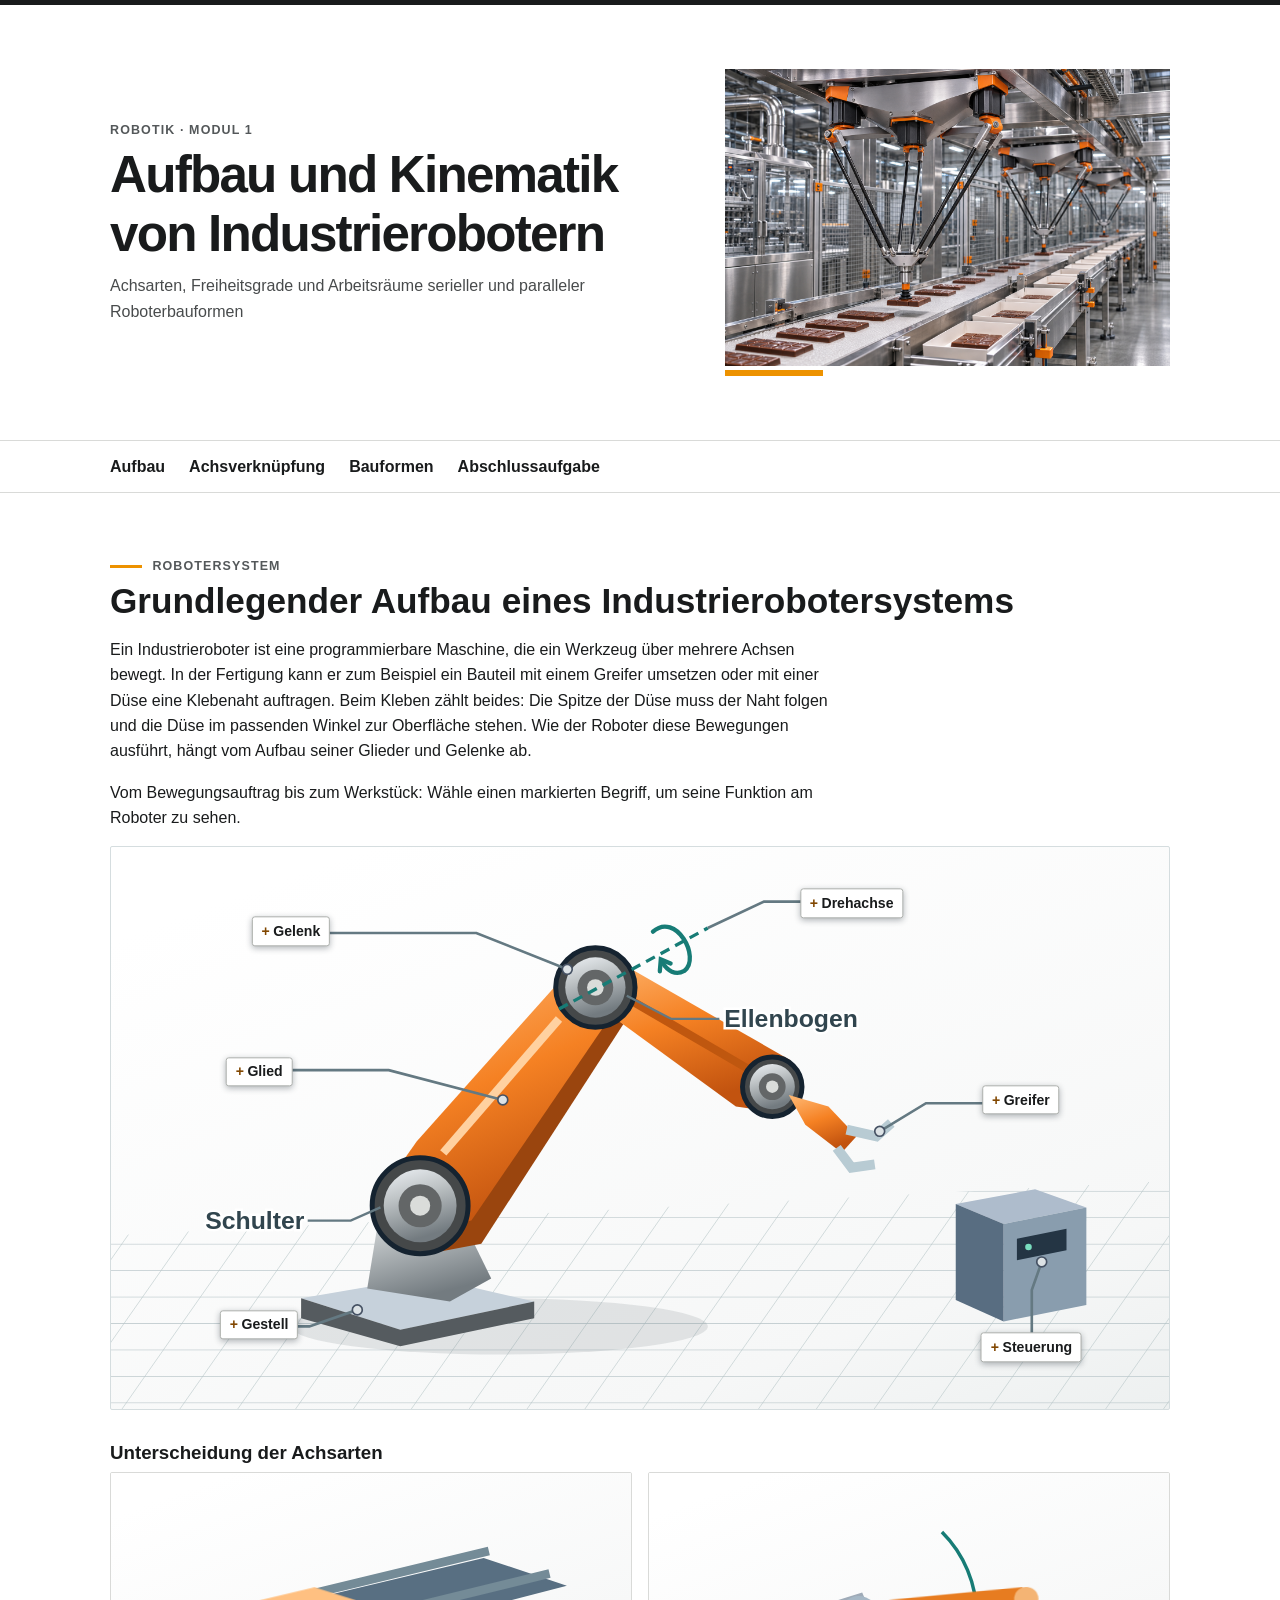
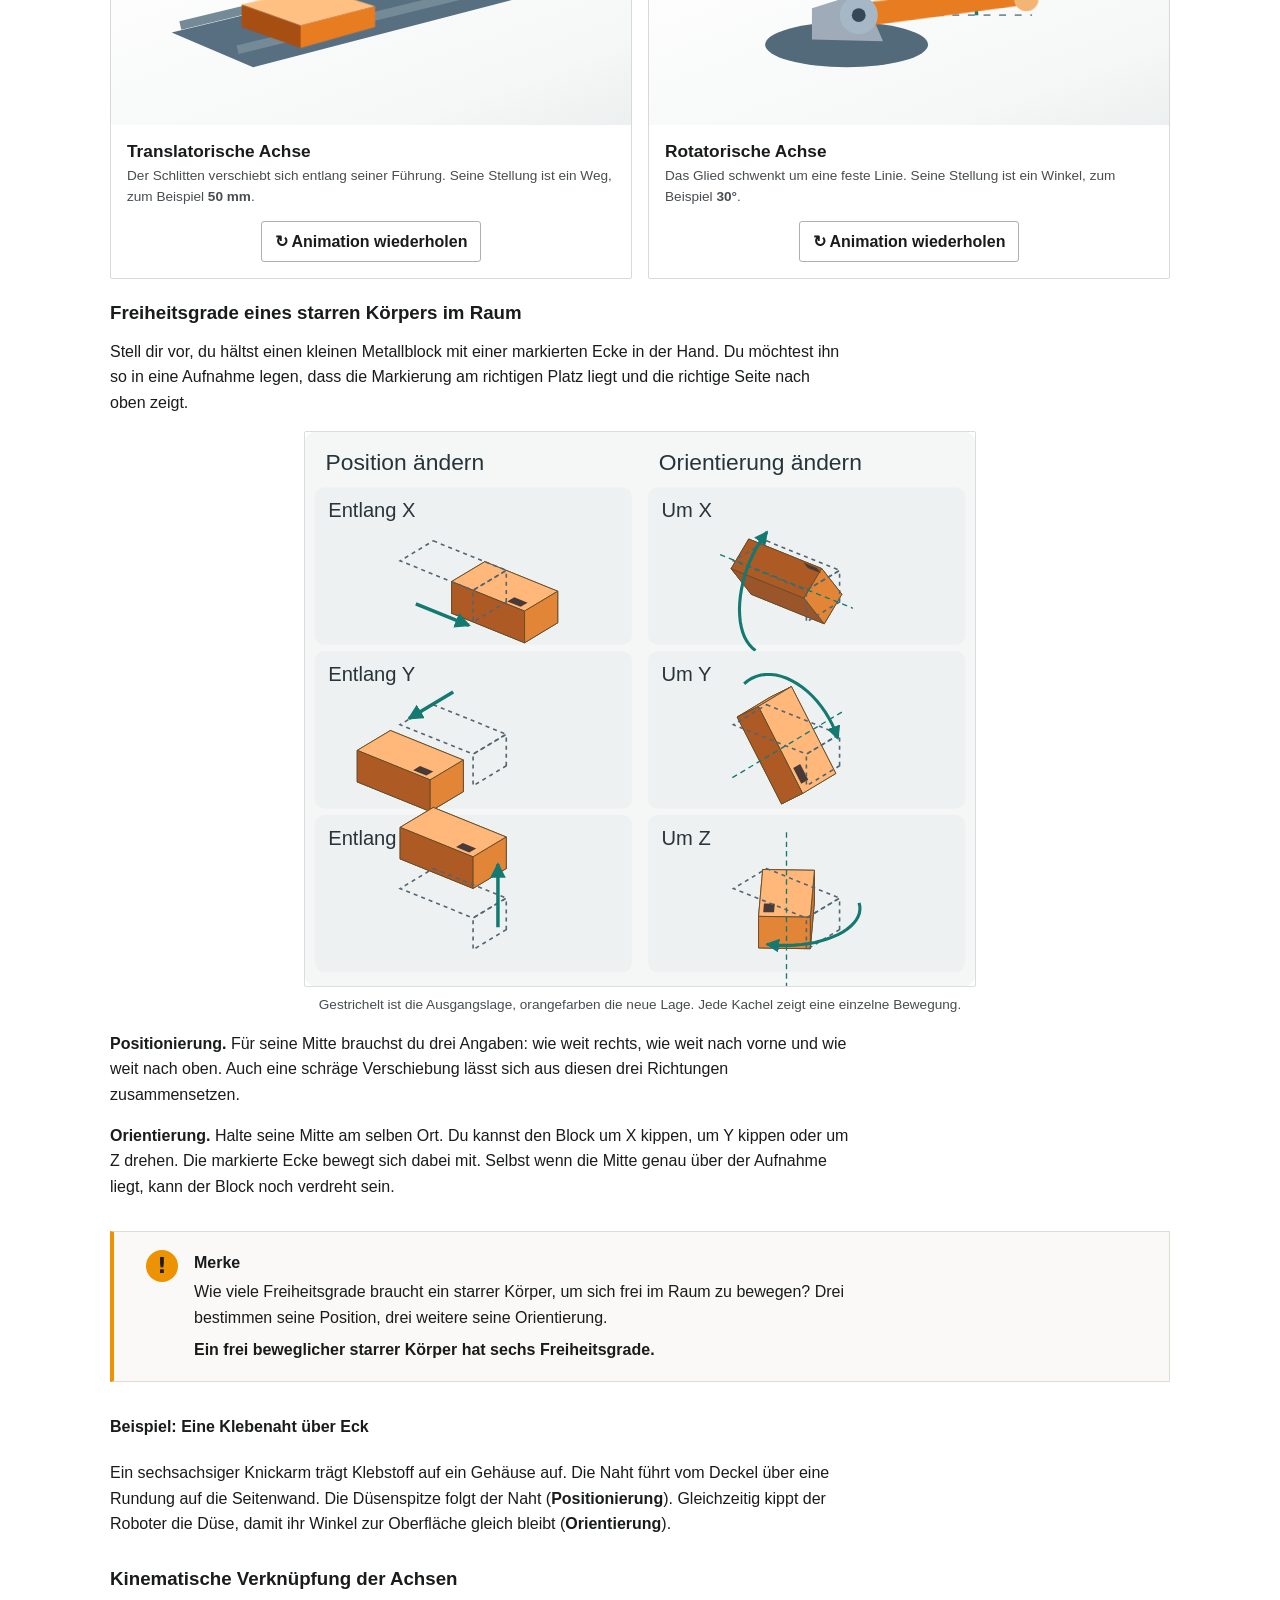
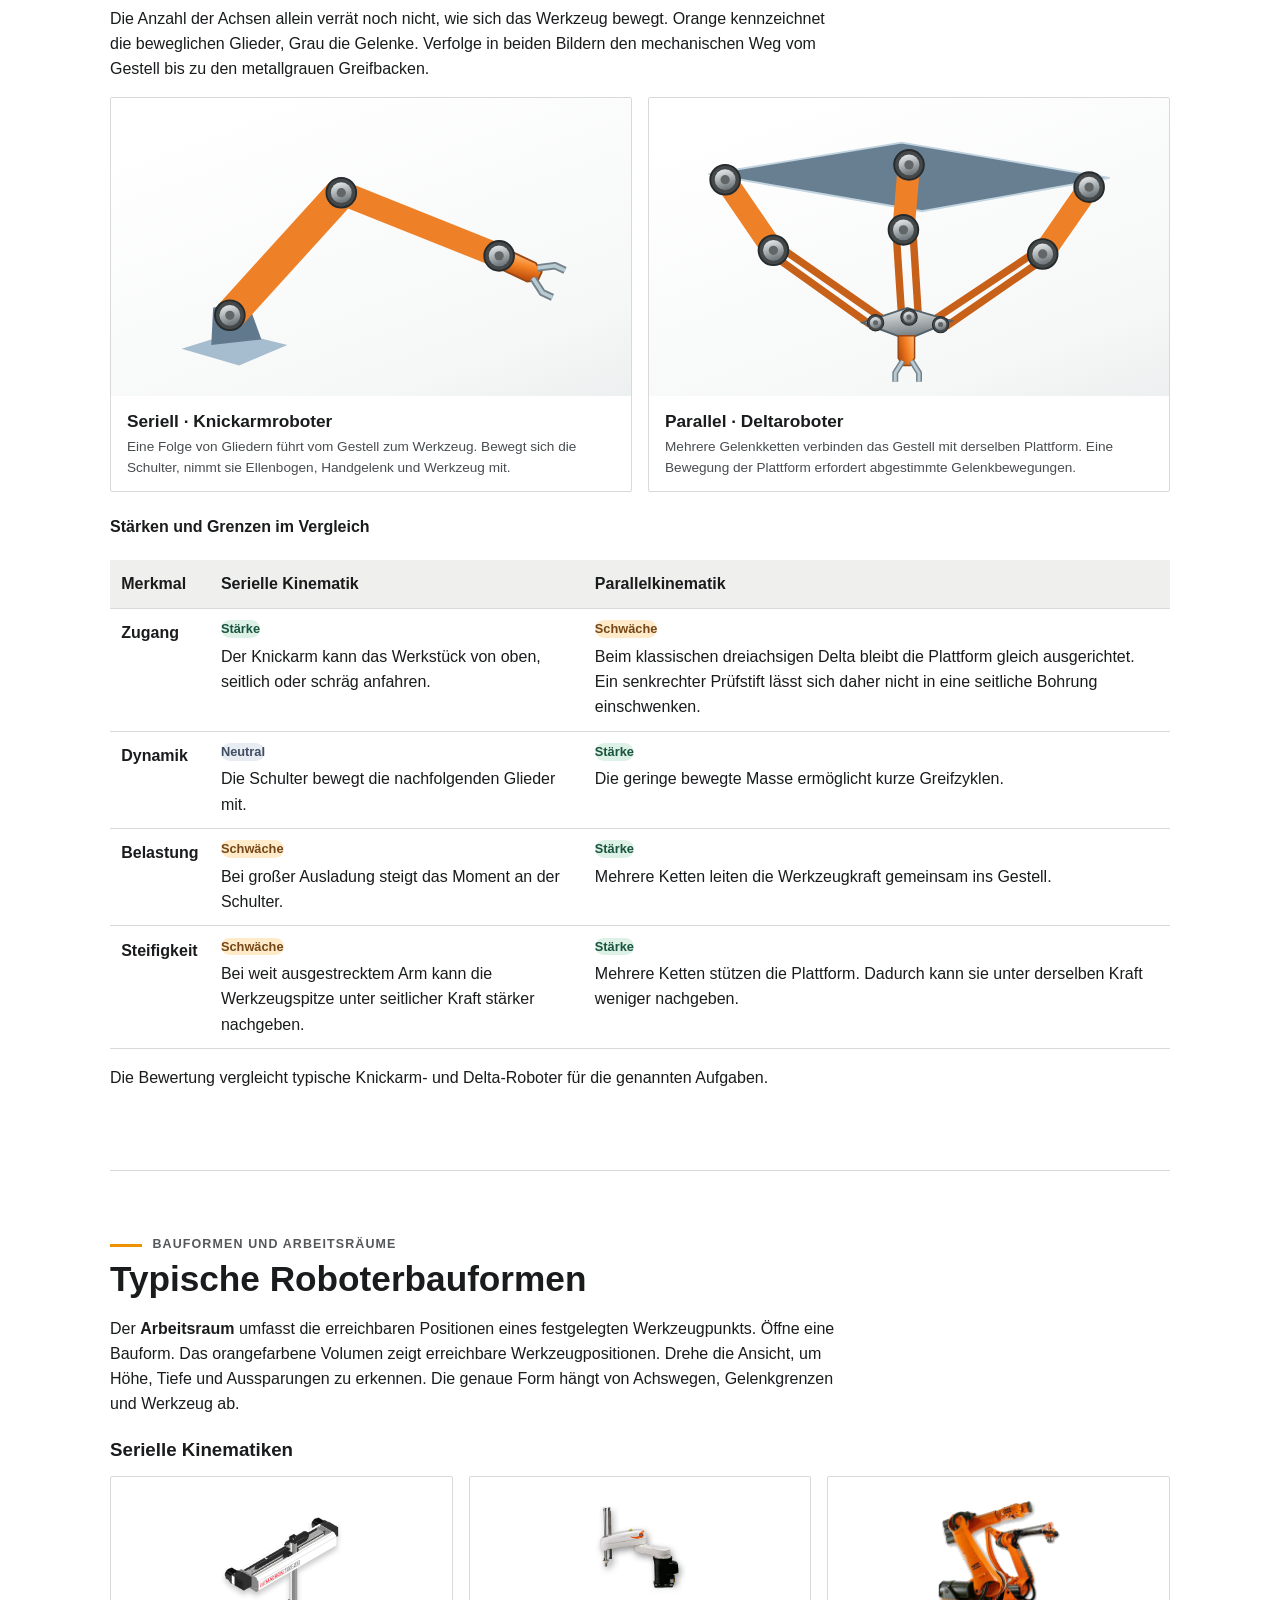
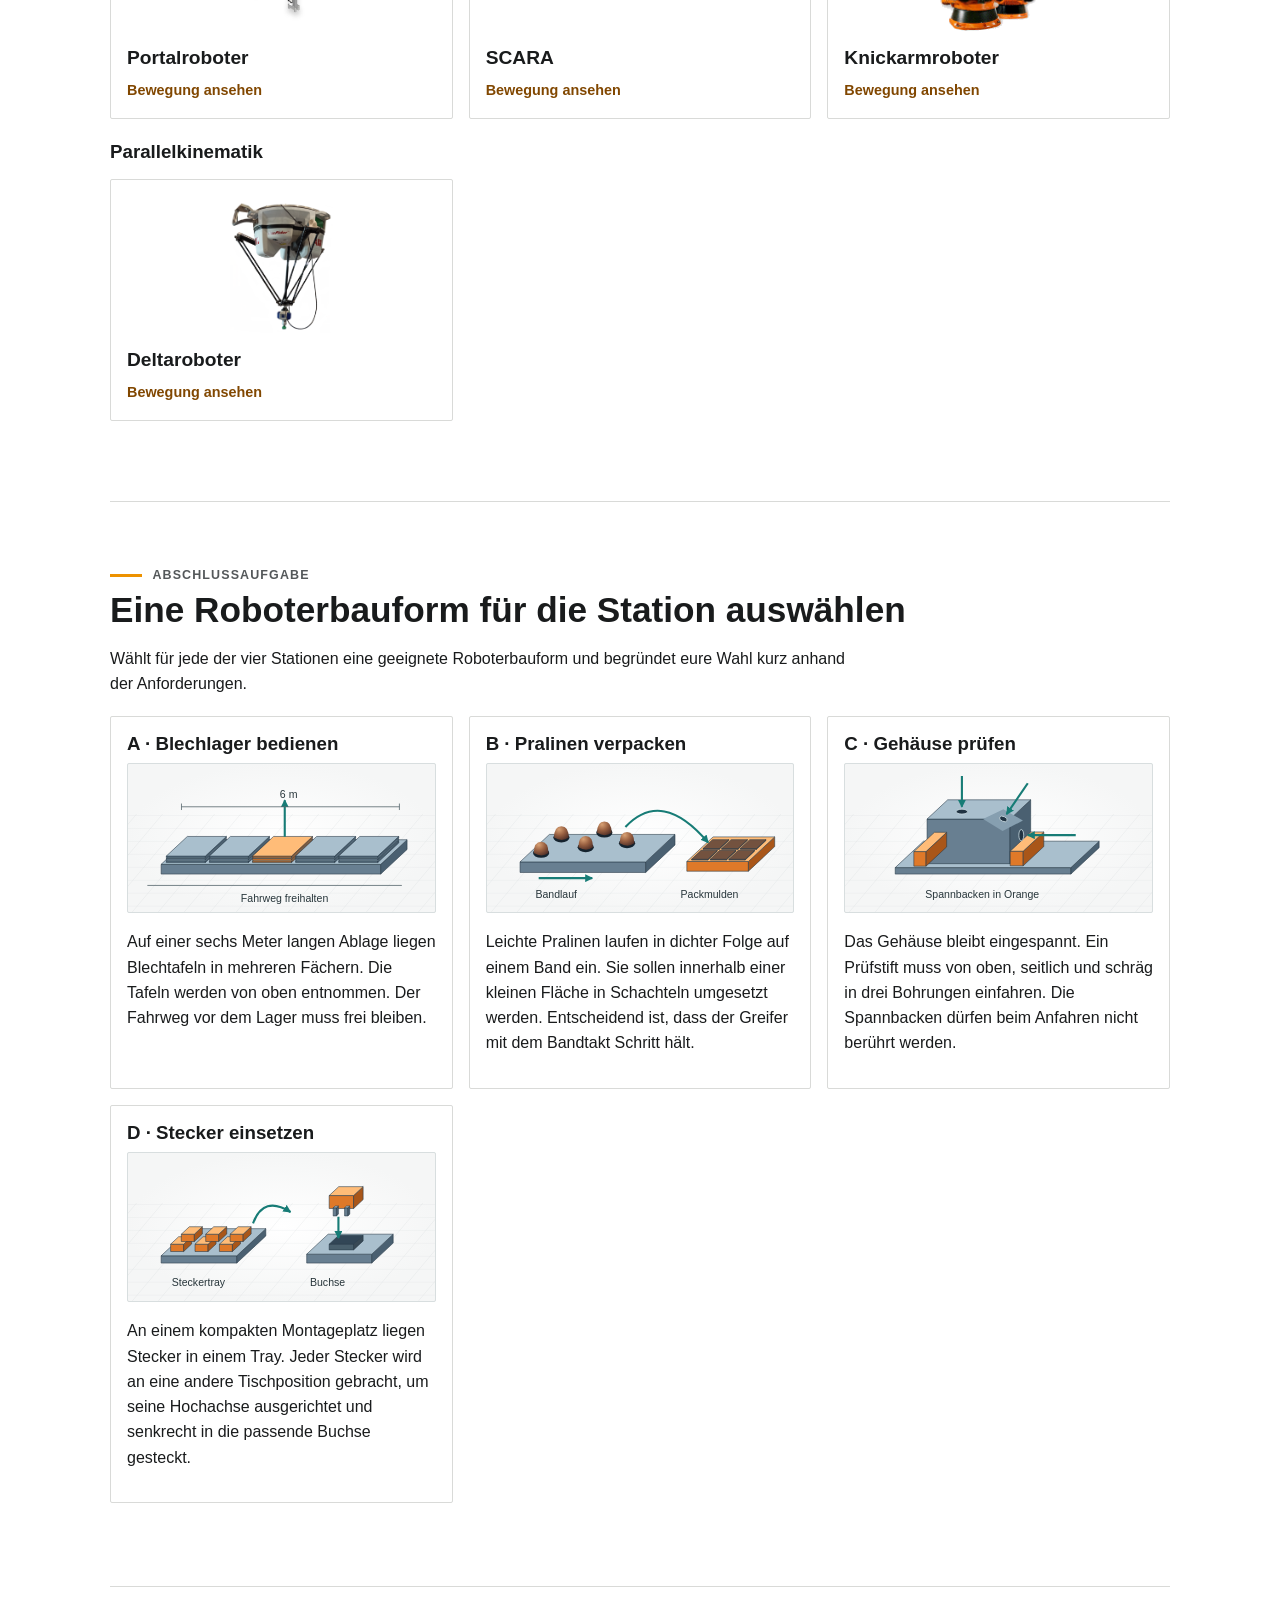
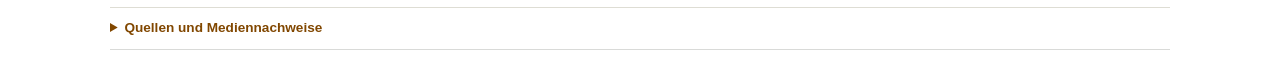
==== commit 825256ec: "Aktualisiertes Modul 1 unter modul-1_kinematiken veröffentlichen" ====
--- a/site/modul-1.html
+++ b/site/modul-1.html
@@ -1,51 +1,9 @@
 <!doctype html>
-<html lang="de"><head><meta charset="utf-8"><meta name="viewport" content="width=device-width, initial-scale=1">
-<title>Roboterkinematiken · Modul 1</title><link rel="stylesheet" href="robotik.css"><link rel="stylesheet" href="kinematiken/modul.css"><script defer src="kinematiken/bewegung.js"></script><script defer src="kinematiken/arbeitsraum.js"></script><script defer src="kinematiken/achsen.js"></script></head><body>
-<a class="skip" href="#grundlagen">Zum Inhalt</a>
-<header><div class="wrap hero module-hero"><div><p class="label">Robotik · Modul 1</p><h1>Aufbau und Kinematik von Industrierobotern</h1><p>Achsarten, Freiheitsgrade und Arbeitsräume serieller und paralleler Roboterbauformen</p></div></div></header>
-<nav aria-label="Abschnitte"><div class="wrap"><a href="#grundlagen">Aufbau</a><a href="#bauformen">Achsverknüpfung</a><a href="#arbeitsraum">Bauformen</a><a href="#auswahl">Abschlussaufgabe</a></div></nav>
-<main class="wrap">
-<section id="grundlagen"><p class="label">Robotersystem</p><h2>Grundlegender Aufbau eines Industrierobotersystems</h2><p>Ein Industrieroboter ist eine programmierbare Maschine, die ein Werkzeug über mehrere Achsen bewegt. In der Fertigung kann er zum Beispiel ein Bauteil mit einem Greifer umsetzen oder mit einer Düse eine Klebenaht auftragen. Beim Kleben zählt beides: Die Spitze der Düse muss der Naht folgen und die Düse im passenden Winkel zur Oberfläche stehen. Wie der Roboter diese Bewegungen ausführt, hängt vom Aufbau seiner Glieder und Gelenke ab.</p>
-<p>Vom Bewegungsauftrag bis zum Werkstück: Wähle einen markierten Begriff, um seine Funktion am Roboter zu sehen.</p>
-<div class="system-stage"><svg viewBox="0 0 640 340" role="img" aria-label="Räumliche Schnittansicht eines Knickarms mit Steuerungsschrank, Schulter, Ellenbogen, Handgelenk und Greifer"><defs><linearGradient id="alloy" x2=".3" y2="1" gradientUnits="objectBoundingBox"><stop stop-color="#ecf0f4"/><stop offset=".4" stop-color="#a9b7c8"/><stop offset="1" stop-color="#53677e"/></linearGradient><linearGradient id="enamel" x2=".4" y2="1"><stop stop-color="#ffe19a"/><stop offset=".52" stop-color="#edaf3d"/><stop offset="1" stop-color="#b47a22"/></linearGradient><pattern id="floorgrid" width="35" height="16" patternUnits="userSpaceOnUse" patternTransform="skewX(-35)"><path d="M0 0H35V16" fill="none" stroke="#465a6c" stroke-width=".7"/></pattern></defs>
-<path d="M0 235L640 202V340H0Z" fill="url(#floorgrid)"/><ellipse cx="235" cy="290" rx="126" ry="17" fill="#101a23" opacity=".75"/>
-<path d="M115 273l76 -13 65 15 -81 17z" fill="#c6d1db"/><path d="M115 273v12l60 17 81 -17v-10l-81 17z" fill="#566a7b"/>
-<path d="M155 267l8 -49 42 -8 25 51 -25 14z" fill="url(#alloy)"/>
-<path d="M164 221l25 -35 93 -99 28 20 -86 133 -32 6z" fill="#ae7928"/>
-<path d="M161 212l24 -34 91 -102 30 21 -88 129 -30 7z" fill="url(#enamel)"/>
-<path d="M201 185l70 -81" fill="none" stroke="#ffe4ab" stroke-width="5"/>
-<path d="M282 87l19 -21 110 63 -12 31 -21 -3z" fill="url(#alloy)"/>
-<path d="M308 89l77 45" stroke="#5c7082" stroke-width="5"/>
-<g transform="translate(187 217)"><circle r="29" fill="#354858" stroke="#152330" stroke-width="3"/><circle r="22.04" fill="url(#alloy)"/><circle r="13.05" fill="#516477"/><circle r="6.09" fill="#eabe68"/></g><g transform="translate(293 85)"><circle r="24" fill="#354858" stroke="#152330" stroke-width="3"/><circle r="18.240000000000002" fill="url(#alloy)"/><circle r="10.8" fill="#516477"/><circle r="5.04" fill="#eabe68"/></g><g transform="translate(400 145)"><circle r="18" fill="#354858" stroke="#152330" stroke-width="3"/><circle r="13.68" fill="url(#alloy)"/><circle r="8.1" fill="#516477"/><circle r="3.78" fill="#eabe68"/></g>
-<path d="M410 150l24 7 17 18 -9 10 -22 -17z" fill="url(#enamel)"/><path d="M445 171l18 4 9 -8m-33 15 9 12 14 -2" fill="none" stroke="#b8cbd3" stroke-width="6"/>
-<path d="M271 98l90 -49" stroke="#86e2dc" stroke-width="2" stroke-dasharray="6 4"/>
-<path d="M511 216l48 -9 31 11 -50 10z" fill="#aebccc"/><path d="M511 216l29 12v59l-29 -13z" fill="#586d81"/><path d="M540 228l50 -10v59l-50 10z" fill="#899dae"/><path d="M548 237l30 -6v13l-30 6z" fill="#243544"/><circle cx="555" cy="242" r="2" fill="#79ddbe"/>
-<g fill="none" stroke="#f6d88a" stroke-width="1.6"><path d="M90 290H120L149 280 M90 135H168L237 153 M112 52H221L276 74 M445 33H395L361 49 M550 155H493L465 172 M557 304V268L563 251"/></g>
-<g fill="#fff1bd" stroke="#455163"><circle cx="149" cy="280" r="3"/><circle cx="237" cy="153" r="3"/><circle cx="276" cy="74" r="3"/><circle cx="465" cy="172" r="3"/><circle cx="563" cy="251" r="3"/></g>
-<g fill="none" stroke="#a7bccd" stroke-width="1.4"><path d="M119 226h26l18 -8 M368 104h-29l-27 -14"/></g>
-<g fill="#eef4fa" font-size="15" font-weight="600" paint-order="stroke" stroke="#233345" stroke-width="3"><text x="57" y="231">Schulter</text><text x="371" y="109">Ellenbogen</text></g>
-<g transform="translate(339 61) rotate(-29)" fill="none" stroke="#86e2dc" stroke-linecap="round"><path d="M-5 -14 C13 -18 13 14 0 16 C-6 16 -9 11 -9 5" stroke-width="2.6"/><path d="M-13 9l4 -6 4 5" stroke-width="2.6"/></g></svg><details name="robot-system" class="part  above" style="--x:14%;--y:85%"><summary>Gestell</summary><p>Das Gestell verbindet den Roboter mit dem Boden und nimmt die Kräfte des Arms auf.</p></details><details name="robot-system" class="part  " style="--x:14%;--y:40%"><summary>Glied</summary><p>Dieses starre Armstück verbindet Schulter und Ellenbogen. Dreht sich die Schulter, bewegt sich das Glied mit.</p></details><details name="robot-system" class="part  " style="--x:17%;--y:15%"><summary>Gelenk</summary><p>Am Ellenbogen treffen zwei Glieder aufeinander. Das Drehgelenk lässt genau eine Relativbewegung zu: eine Drehung um seine Achse.</p></details><details name="robot-system" class="part left " style="--x:70%;--y:10%"><summary>Drehachse</summary><p>Die gestrichelte Linie ist die gedachte Drehachse des Ellenbogens. Der Antrieb verändert den Gelenkwinkel um diese Linie. Der gebogene Pfeil zeigt die Drehrichtung.</p></details><details name="robot-system" class="part left " style="--x:86%;--y:45%"><summary>Greifer</summary><p>Der Greifer ist das Werkzeug am Ende des Arms. Seine Finger nehmen das Werkstück auf.</p></details><details name="robot-system" class="part left above" style="--x:87%;--y:89%"><summary>Steuerung</summary><p>Die Steuerung gibt die Sollbewegung vor. Der Antrieb bewegt das Gelenk. Ein Geber meldet die gemessene Stellung zurück.</p></details></div>
-<h3>Unterscheidung der Achsarten</h3><div class="axis-gallery">
-<figure><svg viewBox="0 0 300 145" role="img" aria-label="Ein goldener Schlitten verschiebt sich entlang zweier paralleler Führungsschienen"><path d="M35 92l180 -43 48 16 -181 47z" fill="#586f82"/><path d="M40 88l178 -43m-145 57 180 -44" stroke="#cedbe4" stroke-width="5"/><g class="slide-axis"><path d="M71 77l42 -10 35 11 -43 11z" fill="#ffe49e"/><path d="M71 77v13l34 12V89z" fill="#b57f29"/><path d="M105 89l43 -11v12l-43 12z" fill="#eeb244"/></g></svg><figcaption><strong>Translatorische Achse</strong>Der Schlitten verschiebt sich entlang seiner Führung. Seine Stellung ist ein Weg, zum Beispiel <b>50 mm</b>.</figcaption><button class="axis-replay" type="button">↻ Animation wiederholen</button></figure>
-<figure><svg viewBox="0 0 300 145" role="img" aria-label="Ein Armglied schwenkt um einen festen Drehpunkt"><ellipse cx="114" cy="99" rx="47" ry="13" fill="#536a7b"/><path d="M94 96V78l29 -9 12 28z" fill="#9fabb8"/><path d="M121 82h100" stroke="#759098" stroke-dasharray="4 5"/><path d="M189 82a68 68 0 0 0 -20 -48" fill="none" stroke="#85d7cb" stroke-width="2"/><g class="rotate-axis"><path d="M119 75l97 -5 6 10 -103 9z" fill="#efb74a"/><circle cx="218" cy="77" r="7" fill="#f9d78c"/></g><circle cx="121" cy="82" r="11" fill="#a6b8c6"/><circle cx="121" cy="82" r="4" fill="#364858"/></svg><figcaption><strong>Rotatorische Achse</strong>Das Glied schwenkt um eine feste Linie. Seine Stellung ist ein Winkel, zum Beispiel <b>30°</b>.</figcaption><button class="axis-replay" type="button">↻ Animation wiederholen</button></figure></div>
-<h3>Freiheitsgrade eines starren Körpers im Raum</h3><p>Stell dir vor, du hältst einen kleinen Metallblock mit einer markierten Ecke in der Hand. Du möchtest ihn so in eine Aufnahme legen, dass die Markierung am richtigen Platz liegt und die richtige Seite nach oben zeigt.</p>
-<figure class="degrees"><img src="kinematiken/freiheitsgrade.svg" width="500" height="414" alt="Sechs Bewegungen desselben Quaders. Links verschiebt er sich entlang X, Y und Z. Rechts dreht er sich um X, Y und Z durch seine Mitte."><figcaption>Gestrichelt ist die Ausgangslage, goldfarben die neue Lage. Jede Kachel zeigt eine einzelne Bewegung.</figcaption></figure>
-<p><strong>Positionierung.</strong> Für seine Mitte brauchst du drei Angaben: wie weit rechts, wie weit nach vorne und wie weit nach oben. Auch eine schräge Verschiebung lässt sich aus diesen drei Richtungen zusammensetzen.</p>
-<p><strong>Orientierung.</strong> Halte seine Mitte am selben Ort. Du kannst den Block um X kippen, um Y kippen oder um Z drehen. Die markierte Ecke bewegt sich dabei mit. Selbst wenn die Mitte genau über der Aufnahme liegt, kann der Block noch verdreht sein.</p>
-<aside class="degree-note"><span class="label">Merke</span><p>Wie viele Freiheitsgrade braucht ein starrer Körper, um sich frei im Raum zu bewegen? Seine Mitte muss sich in drei unabhängige Richtungen verschieben lassen. Bei festgehaltener Mitte muss sich der Körper zusätzlich um drei unabhängige Achsen drehen lassen.</p><strong>3 für die Position + 3 für die Orientierung = 6 Freiheitsgrade.</strong></aside>
-<h4>Beispiel: Eine Klebenaht über Eck</h4><p>Ein sechsachsiger Knickarm trägt Klebstoff auf ein Gehäuse auf. Die Naht führt vom Deckel über eine Rundung auf die Seitenwand. Die Düsenspitze folgt der Naht (<strong>Positionierung</strong>). Gleichzeitig kippt der Roboter die Düse, damit ihr Winkel zur Oberfläche gleich bleibt (<strong>Orientierung</strong>).</p><h3 id="bauformen">Kinematische Verknüpfung der Achsen</h3><p>Die Anzahl der Achsen allein verrät noch nicht, wie sich das Werkzeug bewegt. Verfolge in beiden Bildern den mechanischen Weg vom Gestell zum türkis markierten Werkzeug.</p>
-<div class="axis-gallery"><figure><svg viewBox="0 0 280 160" role="img" aria-label="Eine Gelenkkette vom Sockel bis zum Greifer"><path d="M38 135l29 -9 28 7 -26 11z" fill="#a6bdcf"/><path d="M54 133l1 -20 18 -5 8 22z" fill="#61798d"/><path d="M64 117l60 -66" stroke="#e6a844" stroke-width="17"/><path d="M124 51l85 34" stroke="#bbcfdd" stroke-width="13"/><path d="M211 86l18 10 10 -3m-23 -2 7 13 11 2" fill="none" stroke="#90e2d0" stroke-width="4"/><circle cx="64" cy="117" r="6" fill="#435568" stroke="#ffe0a1" stroke-width="2"/><circle cx="124" cy="51" r="6" fill="#435568" stroke="#ffe0a1" stroke-width="2"/><circle cx="209" cy="85" r="6" fill="#435568" stroke="#ffe0a1" stroke-width="2"/></svg><figcaption><strong>Seriell · Knickarmroboter</strong>Eine Folge von Gliedern führt vom Gestell zum Werkzeug. Bewegt sich die Schulter, nimmt sie Ellenbogen, Handgelenk und Werkzeug mit.</figcaption></figure><figure><svg viewBox="0 0 280 160" role="img" aria-label="Drei Gelenkketten vom oberen Gestell zur gemeinsamen Werkzeugplattform"><path d="M32 41l104 -17 112 19 -101 18z" fill="#687f92" stroke="#c2d4df"/><path d="M41 44l26 38m73 -46-3 35m100 -23-25 36" stroke="#f3ba52" stroke-width="12"/><path d="M63 82l56 40m-49 -42 56 39m7 -48 3 46m6 -47 3 47m63 -34-54 36m61 -34-55 38" stroke="#acc4d6" stroke-width="4"/><path d="M115 121l24 -8 24 7 -24 10z" fill="#90e2d0"/><path d="M139 128v11" stroke="#90e2d0" stroke-width="5"/><circle cx="41" cy="44" r="6" fill="#435568" stroke="#ffe0a1" stroke-width="2"/><circle cx="140" cy="36" r="6" fill="#435568" stroke="#ffe0a1" stroke-width="2"/><circle cx="237" cy="48" r="6" fill="#435568" stroke="#ffe0a1" stroke-width="2"/><circle cx="67" cy="82" r="6" fill="#435568" stroke="#ffe0a1" stroke-width="2"/><circle cx="137" cy="71" r="6" fill="#435568" stroke="#ffe0a1" stroke-width="2"/><circle cx="212" cy="84" r="6" fill="#435568" stroke="#ffe0a1" stroke-width="2"/></svg><figcaption><strong>Parallel · Deltaroboter</strong>Mehrere Gelenkketten verbinden das Gestell mit derselben Plattform. Eine Bewegung der Plattform erfordert abgestimmte Gelenkbewegungen.</figcaption></figure></div>
-<h4>Stärken und Grenzen im Vergleich</h4><div class="comparison"><table><thead><tr><th scope="col">Merkmal</th><th scope="col">Serielle Kinematik</th><th scope="col">Parallelkinematik</th></tr></thead><tbody><tr><th scope="row">Zugang</th><td><span class="rating strong">Stärke</span> Der Knickarm kann das Werkstück von oben, seitlich oder schräg anfahren.</td><td><span class="rating limited">Schwäche</span> Beim klassischen dreiachsigen Delta bleibt die Plattform gleich ausgerichtet. Ein senkrechter Prüfstift lässt sich daher nicht in eine seitliche Bohrung einschwenken.</td></tr><tr><th scope="row">Dynamik</th><td><span class="rating neutral">Neutral</span> Die Schulter bewegt die nachfolgenden Glieder mit.</td><td><span class="rating strong">Stärke</span> Die geringe bewegte Masse ermöglicht kurze Greifzyklen.</td></tr><tr><th scope="row">Belastung</th><td><span class="rating limited">Schwäche</span> Bei großer Ausladung steigt das Moment an der Schulter.</td><td><span class="rating strong">Stärke</span> Mehrere Ketten leiten die Werkzeugkraft gemeinsam ins Gestell.</td></tr><tr><th scope="row">Steifigkeit</th><td><span class="rating limited">Schwäche</span> Bei weit ausgestrecktem Arm kann die Werkzeugspitze unter seitlicher Kraft stärker nachgeben.</td><td><span class="rating strong">Stärke</span> Mehrere Ketten stützen die Plattform. Dadurch kann sie unter derselben Kraft weniger nachgeben.</td></tr></tbody></table></div><p>Die Bewertung vergleicht typische Knickarm- und Delta-Roboter für die genannten Aufgaben.</p></section>
-<section id="arbeitsraum"><p class="label">Bauformen und Arbeitsräume</p><h2>Typische Roboterbauformen</h2><p>Der <strong>Arbeitsraum</strong> umfasst die erreichbaren Positionen eines festgelegten Werkzeugpunkts. Öffne eine Bauform. Das goldene Volumen zeigt erreichbare Werkzeugpositionen. Drehe die Ansicht, um Höhe, Tiefe und Aussparungen zu erkennen. Die genaue Form hängt von Achswegen, Gelenkgrenzen und Werkzeug ab.</p><h3>Serielle Kinematiken</h3><div class="tiles"><details class="tile"><summary><img src="kinematiken/TBG-25_ISO_Cartesian_Gantry_Robot.jpg" alt="Portalroboter" width="230" height="145"><b>Portalroboter</b><span>Details anzeigen</span></summary><div class="inside"><figure class="workspace" data-workspace="portal"><svg viewBox="0 -32 320 235" role="img" aria-label="Arbeitsraum Portal: Quader zwischen den Endlagen der drei Schlitten."></svg><figcaption><b>Arbeitsraum · Portal</b><br>Quader zwischen den Endlagen der drei Schlitten.</figcaption><label>Ansicht drehen <input type="range" min="-180" max="180" value="40" aria-label="3D-Ansicht Portal drehen"></label></figure><p>Drei aufeinander aufbauende Linearachsen verfahren in X, Y und Z. Ohne zusätzliche Drehachse bleibt der Greifer gleich ausgerichtet.</p><p><strong>Typische Anwendungen</strong></p><ul><li>Blechtafeln von einer Palette auf einen Schneidtisch umsetzen.</li><li>Mehrere Werkzeugmaschinen entlang einer Fertigungslinie mit Rohteilen beladen.</li></ul><details><summary>Bewegung beobachten</summary><p><strong>Wie lassen sich Längsfahrt, Querfahrt und Hub im Film unterscheiden?</strong></p>
-<iframe loading="lazy" title="igus · Portale im Einsatz" src="https://www.youtube-nocookie.com/embed/iPgpx-Ox0c8" allowfullscreen></iframe>
-</details></div></details><details class="tile"><summary><img src="kinematiken/KUKA_Industrial_Robot_KR10_SCARA.jpg" alt="SCARA" width="230" height="145"><b>SCARA</b><span>Details anzeigen</span></summary><div class="inside"><figure class="workspace" data-workspace="scara"><svg viewBox="0 -32 320 235" role="img" aria-label="Arbeitsraum SCARA: Der Hub gibt dem ringförmigen Ausschnitt seine Höhe."></svg><figcaption><b>Arbeitsraum · SCARA</b><br>Der Hub gibt dem ringförmigen Ausschnitt seine Höhe.</figcaption><label>Ansicht drehen <input type="range" min="-180" max="180" value="40" aria-label="3D-Ansicht SCARA drehen"></label></figure><p>Zwei Drehachsen schwenken den Arm in der Ebene. Die Hubachse senkt den Greifer. Eine vierte Achse kann das Werkstück um die Vertikale drehen.</p><p><strong>Typische Anwendungen</strong></p><ul><li>Buchsen senkrecht in eine Montageplatte einsetzen.</li><li>Elektronikbauteile aus einem Tray entnehmen und auf einem Prüfplatz ablegen.</li></ul><details><summary>Bewegung beobachten</summary><p><strong>Welche Bewegung transportiert die Batterie über die Fläche, welche setzt sie ab?</strong></p>
-<iframe loading="lazy" title="Epson · Batteriehandling mit dem LS50" src="https://www.youtube-nocookie.com/embed/v38YHwekchU" allowfullscreen></iframe>
-</details></div></details><details class="tile"><summary><img src="kinematiken/Industrial_robots-transparent.gif" alt="Knickarmroboter" width="230" height="145"><b>Knickarmroboter</b><span>Details anzeigen</span></summary><div class="inside"><figure class="workspace" data-workspace="knick"><svg viewBox="0 -32 320 235" role="img" aria-label="Arbeitsraum Knickarm: Schematische Hülle mit Sicht in den Innenraum durch einen Anschnitt."></svg><figcaption><b>Arbeitsraum · Knickarm</b><br>Schematische Hülle mit Sicht in den Innenraum durch einen Anschnitt.</figcaption><label>Ansicht drehen <input type="range" min="-180" max="180" value="40" aria-label="3D-Ansicht Knickarm drehen"></label></figure><p>Sechs Drehgelenke bilden eine Kette. Die Stellung des Arms und die Drehung des Handgelenks bestimmen zusammen Position und Orientierung des Werkzeugs.</p><p><strong>Typische Anwendungen</strong></p><ul><li>Eine Klebenaht über mehrere Seiten eines Gehäuses ziehen.</li><li>Einen Schweißbrenner entlang einer räumlich gekrümmten Naht führen.</li></ul><details><summary>Bewegung beobachten</summary><p><strong>Wie muss sich das Handgelenk bewegen, damit der Brenner im gewünschten Winkel an der Naht bleibt?</strong></p>
-<iframe loading="lazy" title="APT · Schweißdemo an der Mod-Weld-Zelle" src="https://www.youtube-nocookie.com/embed/UiC_XgW80ME" allowfullscreen></iframe>
-</details></div></details></div><h3>Parallelkinematik</h3><div class="tiles"><details class="tile"><summary><img src="kinematiken/Robot_delta_FlexPicker_d'ABB.png" alt="Deltaroboter" width="230" height="145"><b>Deltaroboter</b><span>Details anzeigen</span></summary><div class="inside"><figure class="workspace" data-workspace="delta"><svg viewBox="0 -32 320 235" role="img" aria-label="Arbeitsraum Delta: Das erreichbare Volumen liegt unter dem festen Gestell."></svg><figcaption><b>Arbeitsraum · Delta</b><br>Das erreichbare Volumen liegt unter dem festen Gestell.</figcaption><label>Ansicht drehen <input type="range" min="-180" max="180" value="40" aria-label="3D-Ansicht Delta drehen"></label></figure><p>Drei rotatorische Hauptantriebe bewegen mehrere Arme gemeinsam. Beim klassischen dreiachsigen Delta verschiebt sich die Plattform in X, Y und Z bei gleichbleibender Orientierung.</p><p><strong>Typische Anwendungen</strong></p><ul><li>Pralinen vom Förderband in Schachteln einsortieren.</li><li>Beutel auf einem laufenden Band greifen und für die Verpackung gruppieren.</li></ul><details><summary>Bewegung beobachten</summary><p><strong>Ab 0:55 werden Varianten verglichen. Was gewinnt der Greifer durch eine vierte Achse?</strong></p>
-<iframe loading="lazy" title="FANUC · Delta im Vergleich mit SCARA" src="https://www.youtube-nocookie.com/embed/NLphNYbqRV0" allowfullscreen></iframe>
-</details></div></details></div></section><section id="auswahl"><p class="label">Abschlussaufgabe</p><h2>Eine Roboterbauform für die Station auswählen</h2><p>Wählt für jede der vier Stationen eine geeignete Roboterbauform und begründet eure Wahl kurz anhand der Anforderungen.</p><div class="station-grid"><article><h3>A · Blechlager bedienen</h3><figure><img src="kinematiken/station-blechlager.svg" width="380" height="185" style="display:block;width:100%;height:auto;border-radius:.5rem" alt="Lange Blechablage mit sechs Metern Länge, Entnahme nach oben und freiem Fahrweg davor."></figure><p>Auf einer sechs Meter langen Ablage liegen Blechtafeln in mehreren Fächern. Die Tafeln werden von oben entnommen. Der Fahrweg vor dem Lager muss frei bleiben.</p></article>
-<article><h3>B · Pralinen verpacken</h3><figure><img src="kinematiken/station-pralinen.svg" width="380" height="185" style="display:block;width:100%;height:auto;border-radius:.5rem" alt="Pralinen auf dem Förderband und ein kurzer Umsetzweg zu den Packmulden."></figure><p>Leichte Pralinen laufen in dichter Folge auf einem Band ein. Sie sollen innerhalb einer kleinen Fläche in Schachteln umgesetzt werden. Entscheidend ist, dass der Greifer mit dem Bandtakt Schritt hält.</p></article>
-<article><h3>C · Gehäuse prüfen</h3><figure><img src="kinematiken/station-gehaeuse.svg" width="380" height="185" style="display:block;width:100%;height:auto;border-radius:.5rem" alt="Fixiertes Gehäuse mit drei Anfahrrichtungen und zwei goldenen Spannbacken."></figure><p>Das Gehäuse bleibt eingespannt. Ein Prüfstift muss von oben, seitlich und schräg in drei Bohrungen einfahren. Die Spannbacken dürfen beim Anfahren nicht berührt werden.</p></article>
-<article><h3>D · Stecker einsetzen</h3><figure><img src="kinematiken/station-stecker.svg" width="380" height="185" style="display:block;width:100%;height:auto;border-radius:.5rem" alt="Steckertray neben einer Buchse, Drehbewegung und senkrechter Einsetzweg."></figure><p>An einem kompakten Montageplatz liegen Stecker in einem Tray. Jeder Stecker wird an eine andere Tischposition gebracht, um seine Hochachse ausgerichtet und senkrecht in die passende Buchse gesteckt.</p></article></div>
-</section><footer class="module-sources"><details><summary>Quellen und Mediennachweise</summary><h3>Bilder</h3><ul><li>Portalroboter · Midigital · <a href="https://commons.wikimedia.org/wiki/File:TBG-25_ISO_Cartesian_Gantry_Robot.jpg">Originalbild</a> · <a href="https://creativecommons.org/licenses/by-sa/4.0/">CC BY-SA 4.0</a></li><li>SCARA · Jo Teichmann · <a href="https://commons.wikimedia.org/wiki/File:KUKA_Industrial_Robot_KR10_SCARA.jpg">Originalbild</a> · Public Domain</li><li>Deltaroboter · Marc Auledas · <a href="https://commons.wikimedia.org/wiki/File:Robot_delta_FlexPicker_d'ABB.png">Originalbild</a> · <a href="https://creativecommons.org/licenses/by-sa/4.0/">CC BY-SA 4.0</a></li><li>Knickarmroboter · Jo Teichmann · <a href="https://commons.wikimedia.org/wiki/File:Industrial_robots-transparent.gif">Originalbild</a> · Public Domain</li></ul><h3>Videos</h3><ul><li><a href="https://www.youtube.com/watch?v=iPgpx-Ox0c8" target="_blank" rel="noopener">igus · Portale im Einsatz ↗</a></li><li><a href="https://www.youtube.com/watch?v=v38YHwekchU" target="_blank" rel="noopener">Epson · Batteriehandling mit dem LS50 ↗</a></li><li><a href="https://www.youtube.com/watch?v=UiC_XgW80ME" target="_blank" rel="noopener">APT · Schweißdemo an der Mod-Weld-Zelle ↗</a></li><li><a href="https://www.youtube.com/watch?v=NLphNYbqRV0" target="_blank" rel="noopener">FANUC · Delta im Vergleich mit SCARA ↗</a></li></ul></details></footer></main></body></html>
+<html lang="de">
+<head>
+  <meta charset="utf-8">
+  <meta http-equiv="refresh" content="0; url=modul-1_kinematiken.html">
+  <title>Modul 1 · Roboterkinematiken</title>
+</head>
+<body><p><a href="modul-1_kinematiken.html">Modul 1 · Roboterkinematiken öffnen</a></p></body>
+</html>
